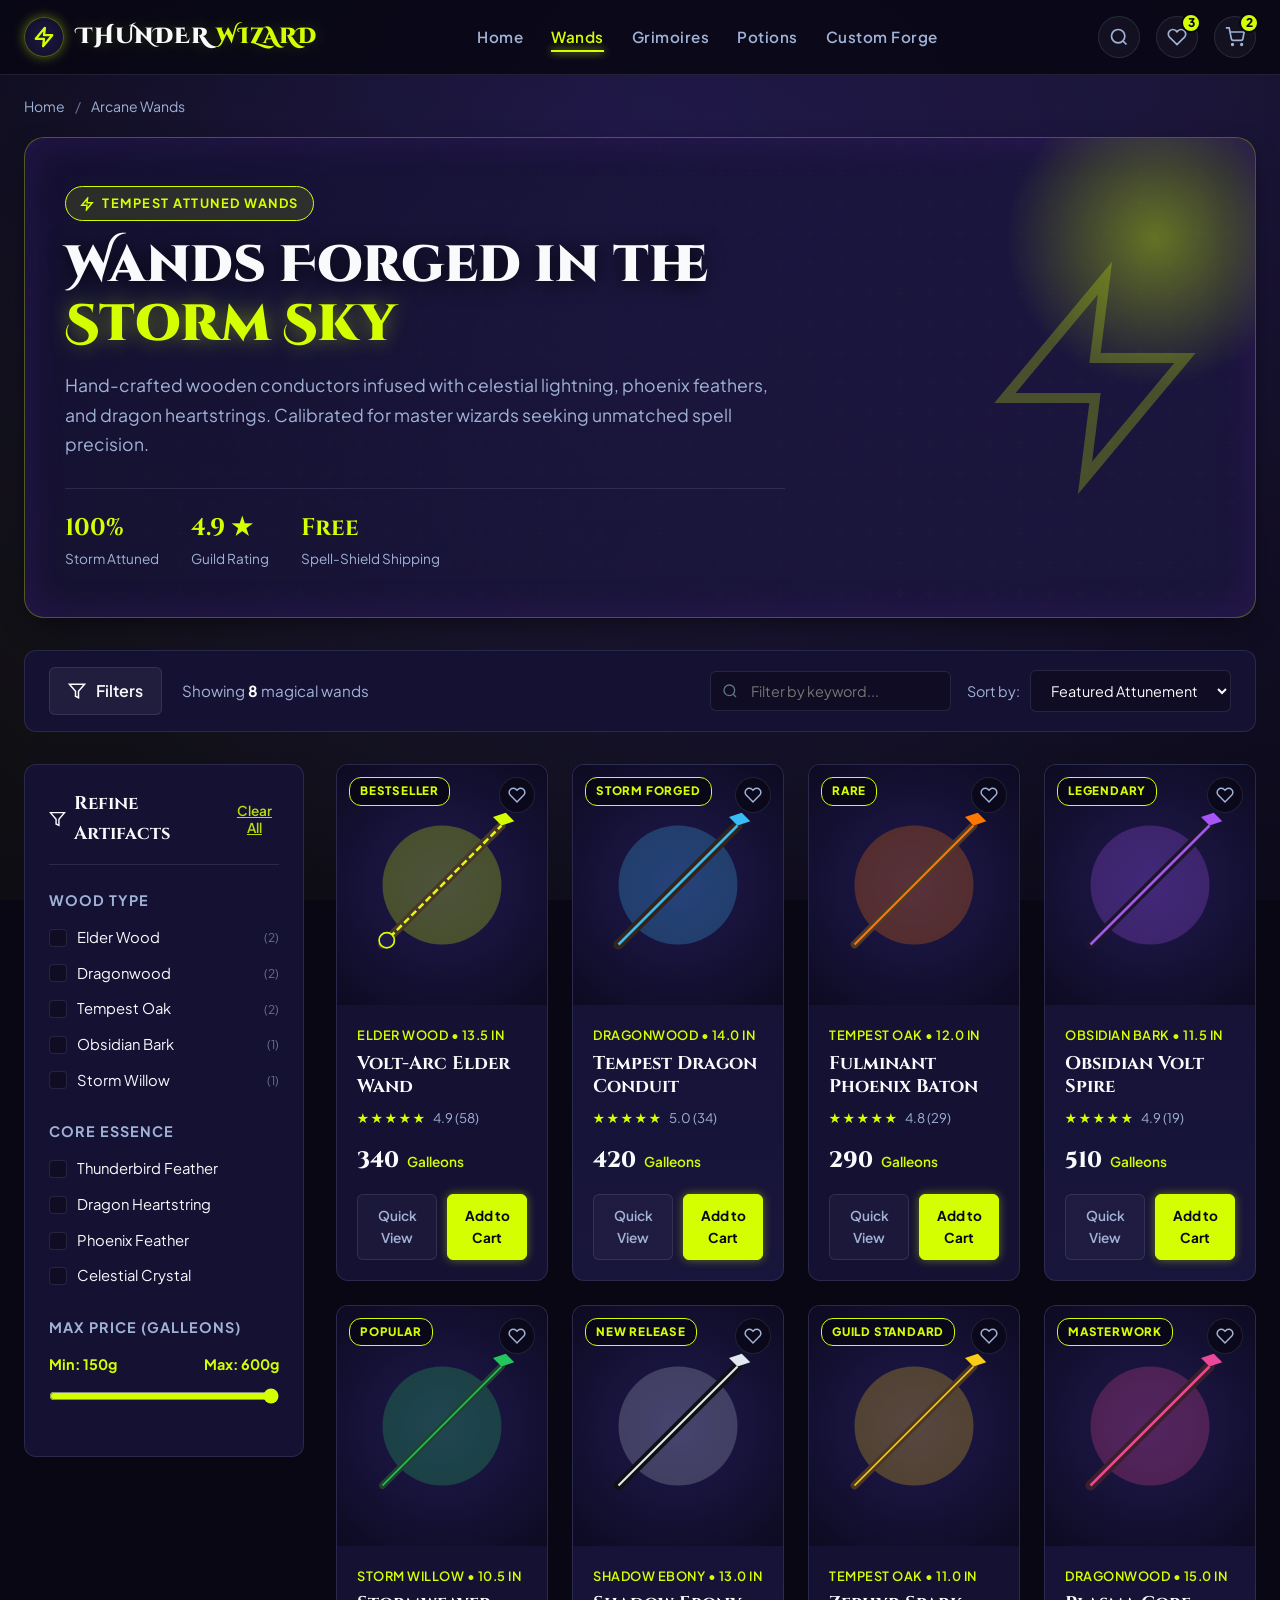
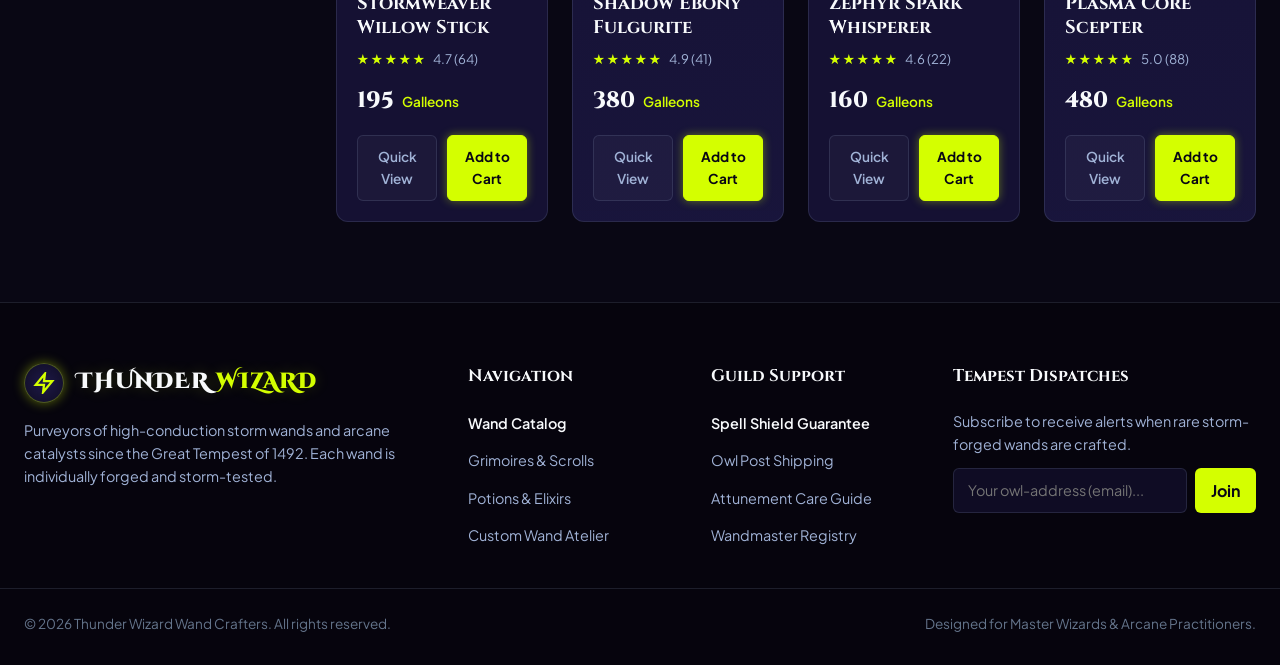
==== my-store/my_store/index.html @ fa83e63d "update" ====
<!DOCTYPE html>
<html lang="en">
<head>
  <meta charset="UTF-8">
  <meta name="viewport" content="width=device-width, initial-scale=1.0">
  <title>Thunder Wizard — Arcane Wand Collection & Tempest Artifacts</title>
  <meta name="description" content="Explore master-crafted wands forged in nighttime storms, infused with dragon heartstrings, thunderbird feathers, and raw lightning energy.">
  
  <!-- External Stylesheet -->
  <link rel="stylesheet" href="style.css">

  <!-- Google Fonts -->
  <link rel="preconnect" href="https://fonts.googleapis.com">
  <link rel="preconnect" href="https://fonts.gstatic.com" crossorigin>
  <link href="https://fonts.googleapis.com/css2?family=Cinzel+Decorative:wght@700;900&family=Cinzel:wght@600;700;800&family=Plus+Jakarta+Sans:wght@400;500;600;700&display=swap" rel="stylesheet">
</head>
<body>

  <!-- Accessibility Skip Link -->
  <a href="#main-content" class="skip-link">Skip to main content</a>

  <!-- Ambient Storm Background -->
  <div class="sky-background" aria-hidden="true"></div>

  <!-- Form wrapper enables CSS-only filter toggling via :checked -->
  <form class="shop-wrapper" id="shop-form">

    <!-- CSS Hidden Toggles for Mobile Nav & Drawer -->
    <input type="checkbox" id="nav-toggle" class="css-toggle-input">
    <input type="checkbox" id="drawer-toggle" class="css-toggle-input">

    <!-- CSS Hidden Filter Inputs -->
    <input type="checkbox" id="filter-elder" class="filter-input wood-filter-input">
    <input type="checkbox" id="filter-dragonwood" class="filter-input wood-filter-input">
    <input type="checkbox" id="filter-oak" class="filter-input wood-filter-input">
    <input type="checkbox" id="filter-obsidian" class="filter-input wood-filter-input">
    <input type="checkbox" id="filter-willow" class="filter-input wood-filter-input">
    <input type="checkbox" id="filter-ebony" class="filter-input wood-filter-input">

    <input type="checkbox" id="filter-thunderbird" class="filter-input core-filter-input">
    <input type="checkbox" id="filter-dragonheart" class="filter-input core-filter-input">
    <input type="checkbox" id="filter-phoenix" class="filter-input core-filter-input">
    <input type="checkbox" id="filter-crystal" class="filter-input core-filter-input">

    <!-- Sticky Header -->
    <header class="header">
      <div class="header-container">
        <a href="#" class="brand-logo" aria-label="Thunder Wizard Home">
          <div class="logo-icon-wrap">
            <svg width="22" height="22" viewBox="0 0 24 24" fill="none" stroke="currentColor" stroke-width="2.5" stroke-linecap="round" stroke-linejoin="round">
              <polygon points="13 2 3 14 12 14 11 22 21 10 12 10 13 2"></polygon>
            </svg>
          </div>
          <div class="logo-text">Thunder <span>Wizard</span></div>
        </a>

        <nav class="main-nav" id="main-nav" aria-label="Main Navigation">
          <ul class="nav-list">
            <li><a href="#" class="nav-link">Home</a></li>
            <li><a href="#" class="nav-link active" aria-current="page">Wands</a></li>
            <li><a href="#" class="nav-link">Grimoires</a></li>
            <li><a href="#" class="nav-link">Potions</a></li>
            <li><a href="#" class="nav-link">Custom Forge</a></li>
          </ul>
        </nav>

        <div class="header-actions">
          <a href="#search" class="icon-btn" aria-label="Search Catalog">
            <svg width="20" height="20" viewBox="0 0 24 24" fill="none" stroke="currentColor" stroke-width="2">
              <circle cx="11" cy="11" r="8"></circle>
              <line x1="21" y1="21" x2="16.65" y2="16.65"></line>
            </svg>
          </a>

          <a href="#wishlist" class="icon-btn wishlist-header-btn" aria-label="View Wishlist">
            <svg width="20" height="20" viewBox="0 0 24 24" fill="none" stroke="currentColor" stroke-width="2">
              <path d="M20.84 4.61a5.5 5.5 0 0 0-7.78 0L12 5.67l-1.06-1.06a5.5 5.5 0 0 0-7.78 7.78l1.06 1.06L12 21.23l7.78-7.78 1.06-1.06a5.5 5.5 0 0 0 0-7.78z"></path>
            </svg>
            <span class="badge-count">3</span>
          </a>

          <a href="#cart" class="icon-btn cart-header-btn" aria-label="View Cart">
            <svg width="20" height="20" viewBox="0 0 24 24" fill="none" stroke="currentColor" stroke-width="2">
              <circle cx="9" cy="21" r="1"></circle>
              <circle cx="20" cy="21" r="1"></circle>
              <path d="M1 1h4l2.68 13.39a2 2 0 0 0 2 1.61h9.72a2 2 0 0 0 2-1.61L23 6H6"></path>
            </svg>
            <span class="badge-count">2</span>
          </a>

          <!-- Mobile Hamburger Toggle Label -->
          <label for="nav-toggle" class="icon-btn mobile-nav-toggle" aria-label="Toggle Mobile Menu">
            <svg width="20" height="20" viewBox="0 0 24 24" fill="none" stroke="currentColor" stroke-width="2">
              <line x1="3" y1="12" x2="21" y2="12"></line>
              <line x1="3" y1="6" x2="21" y2="6"></line>
              <line x1="3" y1="18" x2="21" y2="18"></line>
            </svg>
          </label>
        </div>
      </div>
    </header>

    <!-- Breadcrumb Navigation -->
    <div class="breadcrumb-nav">
      <ol class="breadcrumb-list">
        <li class="breadcrumb-item"><a href="#">Home</a></li>
        <li class="breadcrumb-separator">/</li>
        <li class="breadcrumb-item" aria-current="page">Arcane Wands</li>
      </ol>
    </div>

    <!-- Hero Section -->
    <section class="hero-section">
      <div class="hero-banner">
        <div class="hero-content">
          <div class="hero-badge">
            <svg width="14" height="14" viewBox="0 0 24 24" fill="none" stroke="currentColor" stroke-width="2.5">
              <polygon points="13 2 3 14 12 14 11 22 21 10 12 10 13 2"></polygon>
            </svg>
            Tempest Attuned Wands
          </div>
          <h1 class="hero-title">Wands Forged in the <span>Storm Sky</span></h1>
          <p class="hero-desc">
            Hand-crafted wooden conductors infused with celestial lightning, phoenix feathers, and dragon heartstrings. Calibrated for master wizards seeking unmatched spell precision.
          </p>
          <div class="hero-stats">
            <div class="stat-item">
              <span class="stat-value">100%</span>
              <span class="stat-label">Storm Attuned</span>
            </div>
            <div class="stat-item">
              <span class="stat-value">4.9 ★</span>
              <span class="stat-label">Guild Rating</span>
            </div>
            <div class="stat-item">
              <span class="stat-value">Free</span>
              <span class="stat-label">Spell-Shield Shipping</span>
            </div>
          </div>
        </div>

        <!-- Decorative SVG Lightning -->
        <svg class="hero-decor-lightning" viewBox="0 0 24 24" fill="none" stroke="currentColor" stroke-width="1">
          <polygon points="13 2 3 14 12 14 11 22 21 10 12 10 13 2"></polygon>
        </svg>
      </div>
    </section>

    <!-- Main Content Layout -->
    <main id="main-content" class="main-container">

      <!-- Toolbar -->
      <div class="toolbar">
        <div class="toolbar-left">
          <!-- Mobile Drawer Toggle Label -->
          <label for="drawer-toggle" class="filter-drawer-btn">
            <svg width="18" height="18" viewBox="0 0 24 24" fill="none" stroke="currentColor" stroke-width="2">
              <polygon points="22 3 2 3 10 12.46 10 19 14 21 14 12.46 22 3"></polygon>
            </svg>
            Filters
          </label>
          <div class="product-count">
            Showing <strong>8</strong> magical wands
          </div>
        </div>

        <div class="toolbar-right">
          <!-- CSS Search Simulation Input -->
          <div class="search-box">
            <svg class="search-icon" width="16" height="16" viewBox="0 0 24 24" fill="none" stroke="currentColor" stroke-width="2">
              <circle cx="11" cy="11" r="8"></circle>
              <line x1="21" y1="21" x2="16.65" y2="16.65"></line>
            </svg>
            <input type="text" class="search-input" placeholder="Filter by keyword..." aria-label="Search products">
          </div>

          <!-- Sort Select -->
          <div class="sort-box">
            <label for="sort-select" class="sort-label">Sort by:</label>
            <select id="sort-select" class="sort-select">
              <option value="featured">Featured Attunement</option>
              <option value="price-low">Price: Low to High</option>
              <option value="price-high">Price: High to Low</option>
              <option value="rating">Highest Rated</option>
            </select>
          </div>
        </div>
      </div>

      <!-- Shop Layout (Sidebar + Grid) -->
      <div class="shop-layout">

        <!-- Filter Sidebar / Drawer -->
        <aside class="filter-sidebar" id="filter-sidebar" aria-label="Filter Options">
          <div class="filter-header">
            <h2 class="filter-title">
              <svg width="18" height="18" viewBox="0 0 24 24" fill="none" stroke="currentColor" stroke-width="2">
                <polygon points="22 3 2 3 10 12.46 10 19 14 21 14 12.46 22 3"></polygon>
              </svg>
              Refine Artifacts
            </h2>
            <label for="drawer-toggle" class="close-drawer-btn" aria-label="Close Filter Sidebar">✕</label>
            <button type="reset" class="clear-all-btn">Clear All</button>
          </div>

          <!-- Wood Type Filter -->
          <div class="filter-group">
            <h3 class="filter-group-title">Wood Type</h3>
            <ul class="checkbox-list">
              <li>
                <label for="filter-elder" class="checkbox-label">
                  <span class="custom-checkbox">
                    <svg width="12" height="12" viewBox="0 0 24 24" fill="none" stroke="currentColor" stroke-width="3"><polyline points="20 6 9 17 4 12"></polyline></svg>
                  </span>
                  Elder Wood
                  <span class="count-tag">(2)</span>
                </label>
              </li>
              <li>
                <label for="filter-dragonwood" class="checkbox-label">
                  <span class="custom-checkbox">
                    <svg width="12" height="12" viewBox="0 0 24 24" fill="none" stroke="currentColor" stroke-width="3"><polyline points="20 6 9 17 4 12"></polyline></svg>
                  </span>
                  Dragonwood
                  <span class="count-tag">(2)</span>
                </label>
              </li>
              <li>
                <label for="filter-oak" class="checkbox-label">
                  <span class="custom-checkbox">
                    <svg width="12" height="12" viewBox="0 0 24 24" fill="none" stroke="currentColor" stroke-width="3"><polyline points="20 6 9 17 4 12"></polyline></svg>
                  </span>
                  Tempest Oak
                  <span class="count-tag">(2)</span>
                </label>
              </li>
              <li>
                <label for="filter-obsidian" class="checkbox-label">
                  <span class="custom-checkbox">
                    <svg width="12" height="12" viewBox="0 0 24 24" fill="none" stroke="currentColor" stroke-width="3"><polyline points="20 6 9 17 4 12"></polyline></svg>
                  </span>
                  Obsidian Bark
                  <span class="count-tag">(1)</span>
                </label>
              </li>
              <li>
                <label for="filter-willow" class="checkbox-label">
                  <span class="custom-checkbox">
                    <svg width="12" height="12" viewBox="0 0 24 24" fill="none" stroke="currentColor" stroke-width="3"><polyline points="20 6 9 17 4 12"></polyline></svg>
                  </span>
                  Storm Willow
                  <span class="count-tag">(1)</span>
                </label>
              </li>
            </ul>
          </div>

          <!-- Core Type Filter -->
          <div class="filter-group">
            <h3 class="filter-group-title">Core Essence</h3>
            <ul class="checkbox-list">
              <li>
                <label for="filter-thunderbird" class="checkbox-label">
                  <span class="custom-checkbox">
                    <svg width="12" height="12" viewBox="0 0 24 24" fill="none" stroke="currentColor" stroke-width="3"><polyline points="20 6 9 17 4 12"></polyline></svg>
                  </span>
                  Thunderbird Feather
                </label>
              </li>
              <li>
                <label for="filter-dragonheart" class="checkbox-label">
                  <span class="custom-checkbox">
                    <svg width="12" height="12" viewBox="0 0 24 24" fill="none" stroke="currentColor" stroke-width="3"><polyline points="20 6 9 17 4 12"></polyline></svg>
                  </span>
                  Dragon Heartstring
                </label>
              </li>
              <li>
                <label for="filter-phoenix" class="checkbox-label">
                  <span class="custom-checkbox">
                    <svg width="12" height="12" viewBox="0 0 24 24" fill="none" stroke="currentColor" stroke-width="3"><polyline points="20 6 9 17 4 12"></polyline></svg>
                  </span>
                  Phoenix Feather
                </label>
              </li>
              <li>
                <label for="filter-crystal" class="checkbox-label">
                  <span class="custom-checkbox">
                    <svg width="12" height="12" viewBox="0 0 24 24" fill="none" stroke="currentColor" stroke-width="3"><polyline points="20 6 9 17 4 12"></polyline></svg>
                  </span>
                  Celestial Crystal
                </label>
              </li>
            </ul>
          </div>

          <!-- Price Range Filter -->
          <div class="filter-group">
            <h3 class="filter-group-title">Max Price (Galleons)</h3>
            <div class="price-range-container">
              <div class="price-values">
                <span>Min: 150g</span>
                <span>Max: 600g</span>
              </div>
              <input type="range" class="range-slider" min="150" max="600" step="10" value="600">
            </div>
          </div>

        </aside>

        <!-- Product Grid Container -->
        <div class="product-grid-container">

          <!-- Responsive Product Grid -->
          <div class="product-grid" id="product-grid">

            <!-- Card 1 -->
            <article class="product-card wood-elder core-thunderbird">
              <div class="lightning-streak-overlay">
                <svg class="lightning-bolt-svg" viewBox="0 0 200 300" preserveAspectRatio="none">
                  <path d="M 120 0 L 70 80 L 110 90 L 40 170 L 90 175 L 20 300" />
                </svg>
              </div>

              <div class="card-media">
                <span class="product-badge">Bestseller</span>
                
                <!-- CSS Wishlist Toggle -->
                <input type="checkbox" id="wishlist-1" class="wishlist-toggle-input">
                <label for="wishlist-1" class="wishlist-btn" aria-label="Add to Wishlist">
                  <svg width="18" height="18" viewBox="0 0 24 24" fill="none" stroke="currentColor" stroke-width="2">
                    <path d="M20.84 4.61a5.5 5.5 0 0 0-7.78 0L12 5.67l-1.06-1.06a5.5 5.5 0 0 0-7.78 7.78l1.06 1.06L12 21.23l7.78-7.78 1.06-1.06a5.5 5.5 0 0 0 0-7.78z"></path>
                  </svg>
                </label>

                <div class="wand-svg-wrap">
                  <svg class="wand-svg-graphic" width="180" height="180" viewBox="0 0 200 200" fill="none">
                    <circle cx="100" cy="100" r="70" fill="rgba(212,255,0,0.25)" />
                    <line x1="30" y1="170" x2="170" y2="30" stroke="#4a3728" stroke-width="10" stroke-linecap="round"/>
                    <line x1="30" y1="170" x2="170" y2="30" stroke="#d4ff00" stroke-width="3" stroke-dasharray="8 4"/>
                    <circle cx="35" cy="165" r="9" fill="#1e1947" stroke="#d4ff00" stroke-width="2"/>
                    <polygon points="170,30 160,20 175,15 185,25" fill="#d4ff00"/>
                  </svg>
                </div>
              </div>

              <div class="card-body">
                <div class="card-meta">Elder Wood • 13.5 In</div>
                <h3 class="product-name">Volt-Arc Elder Wand</h3>
                <div class="rating-row">
                  <span class="stars">★★★★★</span>
                  <span>4.9 (58)</span>
                </div>
                <div class="price-row">
                  <span class="price-amount">340</span>
                  <span class="price-unit">Galleons</span>
                </div>
                <div class="card-actions">
                  <a href="#modal-1" class="btn-quick-view">Quick View</a>
                  <a href="#cart-added" class="btn-add-cart">Add to Cart</a>
                </div>
              </div>
            </article>

            <!-- Card 2 -->
            <article class="product-card wood-dragonwood core-dragonheart">
              <div class="lightning-streak-overlay">
                <svg class="lightning-bolt-svg" viewBox="0 0 200 300" preserveAspectRatio="none">
                  <path d="M 120 0 L 70 80 L 110 90 L 40 170 L 90 175 L 20 300" />
                </svg>
              </div>

              <div class="card-media">
                <span class="product-badge">Storm Forged</span>
                
                <input type="checkbox" id="wishlist-2" class="wishlist-toggle-input">
                <label for="wishlist-2" class="wishlist-btn" aria-label="Add to Wishlist">
                  <svg width="18" height="18" viewBox="0 0 24 24" fill="none" stroke="currentColor" stroke-width="2">
                    <path d="M20.84 4.61a5.5 5.5 0 0 0-7.78 0L12 5.67l-1.06-1.06a5.5 5.5 0 0 0-7.78 7.78l1.06 1.06L12 21.23l7.78-7.78 1.06-1.06a5.5 5.5 0 0 0 0-7.78z"></path>
                  </svg>
                </label>

                <div class="wand-svg-wrap">
                  <svg class="wand-svg-graphic" width="180" height="180" viewBox="0 0 200 200" fill="none">
                    <circle cx="100" cy="100" r="70" fill="rgba(56,189,248,0.25)" />
                    <line x1="30" y1="170" x2="170" y2="30" stroke="#332419" stroke-width="12" stroke-linecap="round"/>
                    <line x1="30" y1="170" x2="170" y2="30" stroke="#38bdf8" stroke-width="3"/>
                    <polygon points="170,30 160,20 175,15 185,25" fill="#38bdf8"/>
                  </svg>
                </div>
              </div>

              <div class="card-body">
                <div class="card-meta">Dragonwood • 14.0 In</div>
                <h3 class="product-name">Tempest Dragon Conduit</h3>
                <div class="rating-row">
                  <span class="stars">★★★★★</span>
                  <span>5.0 (34)</span>
                </div>
                <div class="price-row">
                  <span class="price-amount">420</span>
                  <span class="price-unit">Galleons</span>
                </div>
                <div class="card-actions">
                  <a href="#modal-2" class="btn-quick-view">Quick View</a>
                  <a href="#cart-added" class="btn-add-cart">Add to Cart</a>
                </div>
              </div>
            </article>

            <!-- Card 3 -->
            <article class="product-card wood-oak core-phoenix">
              <div class="lightning-streak-overlay">
                <svg class="lightning-bolt-svg" viewBox="0 0 200 300" preserveAspectRatio="none">
                  <path d="M 120 0 L 70 80 L 110 90 L 40 170 L 90 175 L 20 300" />
                </svg>
              </div>

              <div class="card-media">
                <span class="product-badge">Rare</span>
                
                <input type="checkbox" id="wishlist-3" class="wishlist-toggle-input">
                <label for="wishlist-3" class="wishlist-btn" aria-label="Add to Wishlist">
                  <svg width="18" height="18" viewBox="0 0 24 24" fill="none" stroke="currentColor" stroke-width="2">
                    <path d="M20.84 4.61a5.5 5.5 0 0 0-7.78 0L12 5.67l-1.06-1.06a5.5 5.5 0 0 0-7.78 7.78l1.06 1.06L12 21.23l7.78-7.78 1.06-1.06a5.5 5.5 0 0 0 0-7.78z"></path>
                  </svg>
                </label>

                <div class="wand-svg-wrap">
                  <svg class="wand-svg-graphic" width="180" height="180" viewBox="0 0 200 200" fill="none">
                    <circle cx="100" cy="100" r="70" fill="rgba(255,119,0,0.25)" />
                    <line x1="30" y1="170" x2="170" y2="30" stroke="#523924" stroke-width="9" stroke-linecap="round"/>
                    <line x1="30" y1="170" x2="170" y2="30" stroke="#ff7700" stroke-width="2.5"/>
                    <polygon points="170,30 160,20 175,15 185,25" fill="#ff7700"/>
                  </svg>
                </div>
              </div>

              <div class="card-body">
                <div class="card-meta">Tempest Oak • 12.0 In</div>
                <h3 class="product-name">Fulminant Phoenix Baton</h3>
                <div class="rating-row">
                  <span class="stars">★★★★★</span>
                  <span>4.8 (29)</span>
                </div>
                <div class="price-row">
                  <span class="price-amount">290</span>
                  <span class="price-unit">Galleons</span>
                </div>
                <div class="card-actions">
                  <a href="#modal-3" class="btn-quick-view">Quick View</a>
                  <a href="#cart-added" class="btn-add-cart">Add to Cart</a>
                </div>
              </div>
            </article>

            <!-- Card 4 -->
            <article class="product-card wood-obsidian core-crystal">
              <div class="lightning-streak-overlay">
                <svg class="lightning-bolt-svg" viewBox="0 0 200 300" preserveAspectRatio="none">
                  <path d="M 120 0 L 70 80 L 110 90 L 40 170 L 90 175 L 20 300" />
                </svg>
              </div>

              <div class="card-media">
                <span class="product-badge">Legendary</span>
                
                <input type="checkbox" id="wishlist-4" class="wishlist-toggle-input">
                <label for="wishlist-4" class="wishlist-btn" aria-label="Add to Wishlist">
                  <svg width="18" height="18" viewBox="0 0 24 24" fill="none" stroke="currentColor" stroke-width="2">
                    <path d="M20.84 4.61a5.5 5.5 0 0 0-7.78 0L12 5.67l-1.06-1.06a5.5 5.5 0 0 0-7.78 7.78l1.06 1.06L12 21.23l7.78-7.78 1.06-1.06a5.5 5.5 0 0 0 0-7.78z"></path>
                  </svg>
                </label>

                <div class="wand-svg-wrap">
                  <svg class="wand-svg-graphic" width="180" height="180" viewBox="0 0 200 200" fill="none">
                    <circle cx="100" cy="100" r="70" fill="rgba(168,85,247,0.25)" />
                    <line x1="30" y1="170" x2="170" y2="30" stroke="#1c162b" stroke-width="11" stroke-linecap="round"/>
                    <line x1="30" y1="170" x2="170" y2="30" stroke="#a855f7" stroke-width="3"/>
                    <polygon points="170,30 160,20 175,15 185,25" fill="#a855f7"/>
                  </svg>
                </div>
              </div>

              <div class="card-body">
                <div class="card-meta">Obsidian Bark • 11.5 In</div>
                <h3 class="product-name">Obsidian Volt Spire</h3>
                <div class="rating-row">
                  <span class="stars">★★★★★</span>
                  <span>4.9 (19)</span>
                </div>
                <div class="price-row">
                  <span class="price-amount">510</span>
                  <span class="price-unit">Galleons</span>
                </div>
                <div class="card-actions">
                  <a href="#modal-4" class="btn-quick-view">Quick View</a>
                  <a href="#cart-added" class="btn-add-cart">Add to Cart</a>
                </div>
              </div>
            </article>

            <!-- Card 5 -->
            <article class="product-card wood-willow core-thunderbird">
              <div class="lightning-streak-overlay">
                <svg class="lightning-bolt-svg" viewBox="0 0 200 300" preserveAspectRatio="none">
                  <path d="M 120 0 L 70 80 L 110 90 L 40 170 L 90 175 L 20 300" />
                </svg>
              </div>

              <div class="card-media">
                <span class="product-badge">Popular</span>
                
                <input type="checkbox" id="wishlist-5" class="wishlist-toggle-input">
                <label for="wishlist-5" class="wishlist-btn" aria-label="Add to Wishlist">
                  <svg width="18" height="18" viewBox="0 0 24 24" fill="none" stroke="currentColor" stroke-width="2">
                    <path d="M20.84 4.61a5.5 5.5 0 0 0-7.78 0L12 5.67l-1.06-1.06a5.5 5.5 0 0 0-7.78 7.78l1.06 1.06L12 21.23l7.78-7.78 1.06-1.06a5.5 5.5 0 0 0 0-7.78z"></path>
                  </svg>
                </label>

                <div class="wand-svg-wrap">
                  <svg class="wand-svg-graphic" width="180" height="180" viewBox="0 0 200 200" fill="none">
                    <circle cx="100" cy="100" r="70" fill="rgba(34,197,94,0.25)" />
                    <line x1="30" y1="170" x2="170" y2="30" stroke="#23422d" stroke-width="8" stroke-linecap="round"/>
                    <line x1="30" y1="170" x2="170" y2="30" stroke="#22c55e" stroke-width="2"/>
                    <polygon points="170,30 160,20 175,15 185,25" fill="#22c55e"/>
                  </svg>
                </div>
              </div>

              <div class="card-body">
                <div class="card-meta">Storm Willow • 10.5 In</div>
                <h3 class="product-name">Stormweaver Willow Stick</h3>
                <div class="rating-row">
                  <span class="stars">★★★★★</span>
                  <span>4.7 (64)</span>
                </div>
                <div class="price-row">
                  <span class="price-amount">195</span>
                  <span class="price-unit">Galleons</span>
                </div>
                <div class="card-actions">
                  <a href="#modal-5" class="btn-quick-view">Quick View</a>
                  <a href="#cart-added" class="btn-add-cart">Add to Cart</a>
                </div>
              </div>
            </article>

            <!-- Card 6 -->
            <article class="product-card wood-ebony core-thunderbird">
              <div class="lightning-streak-overlay">
                <svg class="lightning-bolt-svg" viewBox="0 0 200 300" preserveAspectRatio="none">
                  <path d="M 120 0 L 70 80 L 110 90 L 40 170 L 90 175 L 20 300" />
                </svg>
              </div>

              <div class="card-media">
                <span class="product-badge">New Release</span>
                
                <input type="checkbox" id="wishlist-6" class="wishlist-toggle-input">
                <label for="wishlist-6" class="wishlist-btn" aria-label="Add to Wishlist">
                  <svg width="18" height="18" viewBox="0 0 24 24" fill="none" stroke="currentColor" stroke-width="2">
                    <path d="M20.84 4.61a5.5 5.5 0 0 0-7.78 0L12 5.67l-1.06-1.06a5.5 5.5 0 0 0-7.78 7.78l1.06 1.06L12 21.23l7.78-7.78 1.06-1.06a5.5 5.5 0 0 0 0-7.78z"></path>
                  </svg>
                </label>

                <div class="wand-svg-wrap">
                  <svg class="wand-svg-graphic" width="180" height="180" viewBox="0 0 200 200" fill="none">
                    <circle cx="100" cy="100" r="70" fill="rgba(226,232,240,0.2)" />
                    <line x1="30" y1="170" x2="170" y2="30" stroke="#111" stroke-width="11" stroke-linecap="round"/>
                    <line x1="30" y1="170" x2="170" y2="30" stroke="#e2e8f0" stroke-width="2.5"/>
                    <polygon points="170,30 160,20 175,15 185,25" fill="#e2e8f0"/>
                  </svg>
                </div>
              </div>

              <div class="card-body">
                <div class="card-meta">Shadow Ebony • 13.0 In</div>
                <h3 class="product-name">Shadow Ebony Fulgurite</h3>
                <div class="rating-row">
                  <span class="stars">★★★★★</span>
                  <span>4.9 (41)</span>
                </div>
                <div class="price-row">
                  <span class="price-amount">380</span>
                  <span class="price-unit">Galleons</span>
                </div>
                <div class="card-actions">
                  <a href="#modal-6" class="btn-quick-view">Quick View</a>
                  <a href="#cart-added" class="btn-add-cart">Add to Cart</a>
                </div>
              </div>
            </article>

            <!-- Card 7 -->
            <article class="product-card wood-oak core-phoenix">
              <div class="lightning-streak-overlay">
                <svg class="lightning-bolt-svg" viewBox="0 0 200 300" preserveAspectRatio="none">
                  <path d="M 120 0 L 70 80 L 110 90 L 40 170 L 90 175 L 20 300" />
                </svg>
              </div>

              <div class="card-media">
                <span class="product-badge">Guild Standard</span>
                
                <input type="checkbox" id="wishlist-7" class="wishlist-toggle-input">
                <label for="wishlist-7" class="wishlist-btn" aria-label="Add to Wishlist">
                  <svg width="18" height="18" viewBox="0 0 24 24" fill="none" stroke="currentColor" stroke-width="2">
                    <path d="M20.84 4.61a5.5 5.5 0 0 0-7.78 0L12 5.67l-1.06-1.06a5.5 5.5 0 0 0-7.78 7.78l1.06 1.06L12 21.23l7.78-7.78 1.06-1.06a5.5 5.5 0 0 0 0-7.78z"></path>
                  </svg>
                </label>

                <div class="wand-svg-wrap">
                  <svg class="wand-svg-graphic" width="180" height="180" viewBox="0 0 200 200" fill="none">
                    <circle cx="100" cy="100" r="70" fill="rgba(250,204,21,0.25)" />
                    <line x1="30" y1="170" x2="170" y2="30" stroke="#4a3728" stroke-width="9" stroke-linecap="round"/>
                    <line x1="30" y1="170" x2="170" y2="30" stroke="#facc15" stroke-width="2"/>
                    <polygon points="170,30 160,20 175,15 185,25" fill="#facc15"/>
                  </svg>
                </div>
              </div>

              <div class="card-body">
                <div class="card-meta">Tempest Oak • 11.0 In</div>
                <h3 class="product-name">Zephyr Spark Whisperer</h3>
                <div class="rating-row">
                  <span class="stars">★★★★★</span>
                  <span>4.6 (22)</span>
                </div>
                <div class="price-row">
                  <span class="price-amount">160</span>
                  <span class="price-unit">Galleons</span>
                </div>
                <div class="card-actions">
                  <a href="#modal-7" class="btn-quick-view">Quick View</a>
                  <a href="#cart-added" class="btn-add-cart">Add to Cart</a>
                </div>
              </div>
            </article>

            <!-- Card 8 -->
            <article class="product-card wood-dragonwood core-crystal">
              <div class="lightning-streak-overlay">
                <svg class="lightning-bolt-svg" viewBox="0 0 200 300" preserveAspectRatio="none">
                  <path d="M 120 0 L 70 80 L 110 90 L 40 170 L 90 175 L 20 300" />
                </svg>
              </div>

              <div class="card-media">
                <span class="product-badge">Masterwork</span>
                
                <input type="checkbox" id="wishlist-8" class="wishlist-toggle-input">
                <label for="wishlist-8" class="wishlist-btn" aria-label="Add to Wishlist">
                  <svg width="18" height="18" viewBox="0 0 24 24" fill="none" stroke="currentColor" stroke-width="2">
                    <path d="M20.84 4.61a5.5 5.5 0 0 0-7.78 0L12 5.67l-1.06-1.06a5.5 5.5 0 0 0-7.78 7.78l1.06 1.06L12 21.23l7.78-7.78 1.06-1.06a5.5 5.5 0 0 0 0-7.78z"></path>
                  </svg>
                </label>

                <div class="wand-svg-wrap">
                  <svg class="wand-svg-graphic" width="180" height="180" viewBox="0 0 200 200" fill="none">
                    <circle cx="100" cy="100" r="70" fill="rgba(236,72,153,0.25)" />
                    <line x1="30" y1="170" x2="170" y2="30" stroke="#3b1f2b" stroke-width="12" stroke-linecap="round"/>
                    <line x1="30" y1="170" x2="170" y2="30" stroke="#ec4899" stroke-width="3"/>
                    <polygon points="170,30 160,20 175,15 185,25" fill="#ec4899"/>
                  </svg>
                </div>
              </div>

              <div class="card-body">
                <div class="card-meta">Dragonwood • 15.0 In</div>
                <h3 class="product-name">Plasma Core Scepter</h3>
                <div class="rating-row">
                  <span class="stars">★★★★★</span>
                  <span>5.0 (88)</span>
                </div>
                <div class="price-row">
                  <span class="price-amount">480</span>
                  <span class="price-unit">Galleons</span>
                </div>
                <div class="card-actions">
                  <a href="#modal-8" class="btn-quick-view">Quick View</a>
                  <a href="#cart-added" class="btn-add-cart">Add to Cart</a>
                </div>
              </div>
            </article>

            <!-- CSS-driven Empty State Component -->
            <div class="empty-state" id="empty-state">
              <svg class="empty-icon" viewBox="0 0 24 24" fill="none" stroke="currentColor" stroke-width="1.5">
                <path d="M17.5 19H9a7 7 0 1 1 6.71-9h1.79a4.5 4.5 0 1 1 0 9Z"></path>
                <line x1="1" y1="1" x2="23" y2="23"></line>
              </svg>
              <h3 class="empty-title">No Wands Attunement Found</h3>
              <p class="empty-desc">No storm wands match your current combination of filters. Click reset below to reveal all items.</p>
              <button type="reset" class="btn-reset-filters">Reset All Filters</button>
            </div>

          </div>

        </div>

      </div>

    </main>

    <!-- CSS :target Modals -->
    <!-- Modal 1 -->
    <div class="modal-overlay" id="modal-1">
      <div class="modal-container">
        <a href="#close" class="modal-close-btn" aria-label="Close modal">&times;</a>
        <div class="modal-content-grid">
          <div class="modal-media">
            <svg class="wand-svg-graphic" width="180" height="180" viewBox="0 0 200 200" fill="none">
              <circle cx="100" cy="100" r="70" fill="rgba(212,255,0,0.25)" />
              <line x1="30" y1="170" x2="170" y2="30" stroke="#4a3728" stroke-width="10" stroke-linecap="round"/>
              <line x1="30" y1="170" x2="170" y2="30" stroke="#d4ff00" stroke-width="3"/>
              <polygon points="170,30 160,20 175,15 185,25" fill="#d4ff00"/>
            </svg>
          </div>
          <div class="modal-details">
            <span class="modal-badge">Bestseller</span>
            <h2 class="modal-title">Volt-Arc Elder Wand</h2>
            <div class="modal-price">340 Galleons</div>
            <p class="modal-desc">
              Carved from ancient elder wood struck by ball lightning. Houses a resonant Thunderbird Feather core that crackles when incantations are spoken.
            </p>
            <div class="modal-specs">
              <div class="spec-item"><strong>Wood</strong><span>Elder Wood</span></div>
              <div class="spec-item"><strong>Core</strong><span>Thunderbird Feather</span></div>
              <div class="spec-item"><strong>Length</strong><span>13.5 Inches</span></div>
              <div class="spec-item"><strong>Flexibility</strong><span>Unyielding</span></div>
            </div>
            <a href="#cart-added" class="btn-add-cart" style="text-align: center;">Add to Cart</a>
          </div>
        </div>
      </div>
    </div>

    <!-- Modal 2 -->
    <div class="modal-overlay" id="modal-2">
      <div class="modal-container">
        <a href="#close" class="modal-close-btn" aria-label="Close modal">&times;</a>
        <div class="modal-content-grid">
          <div class="modal-media">
            <svg class="wand-svg-graphic" width="180" height="180" viewBox="0 0 200 200" fill="none">
              <circle cx="100" cy="100" r="70" fill="rgba(56,189,248,0.25)" />
              <line x1="30" y1="170" x2="170" y2="30" stroke="#332419" stroke-width="12" stroke-linecap="round"/>
              <polygon points="170,30 160,20 175,15 185,25" fill="#38bdf8"/>
            </svg>
          </div>
          <div class="modal-details">
            <span class="modal-badge">Storm Forged</span>
            <h2 class="modal-title">Tempest Dragon Conduit</h2>
            <div class="modal-price">420 Galleons</div>
            <p class="modal-desc">
              Heavy dragonwood handle wrapped in silver wire with a pulsing storm dragon heartstring core for maximum destructive arc potential.
            </p>
            <div class="modal-specs">
              <div class="spec-item"><strong>Wood</strong><span>Dragonwood</span></div>
              <div class="spec-item"><strong>Core</strong><span>Dragon Heartstring</span></div>
              <div class="spec-item"><strong>Length</strong><span>14.0 Inches</span></div>
              <div class="spec-item"><strong>Flexibility</strong><span>Slightly Supple</span></div>
            </div>
            <a href="#cart-added" class="btn-add-cart" style="text-align: center;">Add to Cart</a>
          </div>
        </div>
      </div>
    </div>

    <!-- Modal 3 -->
    <div class="modal-overlay" id="modal-3">
      <div class="modal-container">
        <a href="#close" class="modal-close-btn" aria-label="Close modal">&times;</a>
        <div class="modal-content-grid">
          <div class="modal-media">
            <svg class="wand-svg-graphic" width="180" height="180" viewBox="0 0 200 200" fill="none">
              <circle cx="100" cy="100" r="70" fill="rgba(255,119,0,0.25)" />
              <line x1="30" y1="170" x2="170" y2="30" stroke="#523924" stroke-width="9" stroke-linecap="round"/>
              <polygon points="170,30 160,20 175,15 185,25" fill="#ff7700"/>
            </svg>
          </div>
          <div class="modal-details">
            <span class="modal-badge">Rare</span>
            <h2 class="modal-title">Fulminant Phoenix Baton</h2>
            <div class="modal-price">290 Galleons</div>
            <p class="modal-desc">
              Resonant tempest oak paired with an electro-charged phoenix feather core that glows warmly in the presence of charged storm clouds.
            </p>
            <div class="modal-specs">
              <div class="spec-item"><strong>Wood</strong><span>Tempest Oak</span></div>
              <div class="spec-item"><strong>Core</strong><span>Phoenix Feather</span></div>
              <div class="spec-item"><strong>Length</strong><span>12.0 Inches</span></div>
              <div class="spec-item"><strong>Flexibility</strong><span>Flexible</span></div>
            </div>
            <a href="#cart-added" class="btn-add-cart" style="text-align: center;">Add to Cart</a>
          </div>
        </div>
      </div>
    </div>

    <!-- Modal 4 -->
    <div class="modal-overlay" id="modal-4">
      <div class="modal-container">
        <a href="#close" class="modal-close-btn" aria-label="Close modal">&times;</a>
        <div class="modal-content-grid">
          <div class="modal-media">
            <svg class="wand-svg-graphic" width="180" height="180" viewBox="0 0 200 200" fill="none">
              <circle cx="100" cy="100" r="70" fill="rgba(168,85,247,0.25)" />
              <line x1="30" y1="170" x2="170" y2="30" stroke="#1c162b" stroke-width="11" stroke-linecap="round"/>
              <polygon points="170,30 160,20 175,15 185,25" fill="#a855f7"/>
            </svg>
          </div>
          <div class="modal-details">
            <span class="modal-badge">Legendary</span>
            <h2 class="modal-title">Obsidian Volt Spire</h2>
            <div class="modal-price">510 Galleons</div>
            <p class="modal-desc">
              Carved obsidian glass conduit with embedded lightning-charged celestial crystal shard, perfect for precision elemental focus.
            </p>
            <div class="modal-specs">
              <div class="spec-item"><strong>Wood</strong><span>Obsidian Bark</span></div>
              <div class="spec-item"><strong>Core</strong><span>Celestial Crystal</span></div>
              <div class="spec-item"><strong>Length</strong><span>11.5 Inches</span></div>
              <div class="spec-item"><strong>Flexibility</strong><span>Solid Glass</span></div>
            </div>
            <a href="#cart-added" class="btn-add-cart" style="text-align: center;">Add to Cart</a>
          </div>
        </div>
      </div>
    </div>

    <!-- Modal 5 -->
    <div class="modal-overlay" id="modal-5">
      <div class="modal-container">
        <a href="#close" class="modal-close-btn" aria-label="Close modal">&times;</a>
        <div class="modal-content-grid">
          <div class="modal-media">
            <svg class="wand-svg-graphic" width="180" height="180" viewBox="0 0 200 200" fill="none">
              <circle cx="100" cy="100" r="70" fill="rgba(34,197,94,0.25)" />
              <line x1="30" y1="170" x2="170" y2="30" stroke="#23422d" stroke-width="8" stroke-linecap="round"/>
              <polygon points="170,30 160,20 175,15 185,25" fill="#22c55e"/>
            </svg>
          </div>
          <div class="modal-details">
            <span class="modal-badge">Popular</span>
            <h2 class="modal-title">Stormweaver Willow Stick</h2>
            <div class="modal-price">195 Galleons</div>
            <p class="modal-desc">
              Flexible storm willow that bends with wind currents, infused with high-frequency electric scales for rapid defensive warding.
            </p>
            <div class="modal-specs">
              <div class="spec-item"><strong>Wood</strong><span>Storm Willow</span></div>
              <div class="spec-item"><strong>Core</strong><span>Thunderbird Feather</span></div>
              <div class="spec-item"><strong>Length</strong><span>10.5 Inches</span></div>
              <div class="spec-item"><strong>Flexibility</strong><span>Whippy</span></div>
            </div>
            <a href="#cart-added" class="btn-add-cart" style="text-align: center;">Add to Cart</a>
          </div>
        </div>
      </div>
    </div>

    <!-- Modal 6 -->
    <div class="modal-overlay" id="modal-6">
      <div class="modal-container">
        <a href="#close" class="modal-close-btn" aria-label="Close modal">&times;</a>
        <div class="modal-content-grid">
          <div class="modal-media">
            <svg class="wand-svg-graphic" width="180" height="180" viewBox="0 0 200 200" fill="none">
              <circle cx="100" cy="100" r="70" fill="rgba(226,232,240,0.2)" />
              <line x1="30" y1="170" x2="170" y2="30" stroke="#111" stroke-width="11" stroke-linecap="round"/>
              <polygon points="170,30 160,20 175,15 185,25" fill="#e2e8f0"/>
            </svg>
          </div>
          <div class="modal-details">
            <span class="modal-badge">New Release</span>
            <h2 class="modal-title">Shadow Ebony Fulgurite</h2>
            <div class="modal-price">380 Galleons</div>
            <p class="modal-desc">
              Deep midnight ebony polished to a mirror shine, holding fulgurite lightning glass at its tip to channel raw sky energy.
            </p>
            <div class="modal-specs">
              <div class="spec-item"><strong>Wood</strong><span>Shadow Ebony</span></div>
              <div class="spec-item"><strong>Core</strong><span>Thunderbird Feather</span></div>
              <div class="spec-item"><strong>Length</strong><span>13.0 Inches</span></div>
              <div class="spec-item"><strong>Flexibility</strong><span>Unbending</span></div>
            </div>
            <a href="#cart-added" class="btn-add-cart" style="text-align: center;">Add to Cart</a>
          </div>
        </div>
      </div>
    </div>

    <!-- Modal 7 -->
    <div class="modal-overlay" id="modal-7">
      <div class="modal-container">
        <a href="#close" class="modal-close-btn" aria-label="Close modal">&times;</a>
        <div class="modal-content-grid">
          <div class="modal-media">
            <svg class="wand-svg-graphic" width="180" height="180" viewBox="0 0 200 200" fill="none">
              <circle cx="100" cy="100" r="70" fill="rgba(250,204,21,0.25)" />
              <line x1="30" y1="170" x2="170" y2="30" stroke="#4a3728" stroke-width="9" stroke-linecap="round"/>
              <polygon points="170,30 160,20 175,15 185,25" fill="#facc15"/>
            </svg>
          </div>
          <div class="modal-details">
            <span class="modal-badge">Guild Standard</span>
            <h2 class="modal-title">Zephyr Spark Whisperer</h2>
            <div class="modal-price">160 Galleons</div>
            <p class="modal-desc">
              Lightweight tempest oak designed for swift casting, beginner lightning wizards, and delicate spark manipulation.
            </p>
            <div class="modal-specs">
              <div class="spec-item"><strong>Wood</strong><span>Tempest Oak</span></div>
              <div class="spec-item"><strong>Core</strong><span>Phoenix Feather</span></div>
              <div class="spec-item"><strong>Length</strong><span>11.0 Inches</span></div>
              <div class="spec-item"><strong>Flexibility</strong><span>Reasonably Pliant</span></div>
            </div>
            <a href="#cart-added" class="btn-add-cart" style="text-align: center;">Add to Cart</a>
          </div>
        </div>
      </div>
    </div>

    <!-- Modal 8 -->
    <div class="modal-overlay" id="modal-8">
      <div class="modal-container">
        <a href="#close" class="modal-close-btn" aria-label="Close modal">&times;</a>
        <div class="modal-content-grid">
          <div class="modal-media">
            <svg class="wand-svg-graphic" width="180" height="180" viewBox="0 0 200 200" fill="none">
              <circle cx="100" cy="100" r="70" fill="rgba(236,72,153,0.25)" />
              <line x1="30" y1="170" x2="170" y2="30" stroke="#3b1f2b" stroke-width="12" stroke-linecap="round"/>
              <polygon points="170,30 160,20 175,15 185,25" fill="#ec4899"/>
            </svg>
          </div>
          <div class="modal-details">
            <span class="modal-badge">Masterwork</span>
            <h2 class="modal-title">Plasma Core Scepter</h2>
            <div class="modal-price">480 Galleons</div>
            <p class="modal-desc">
              A formidable dual-core scepter emitting faint crackling plasma arcs along its carved grip. Reserved for arch-magi.
            </p>
            <div class="modal-specs">
              <div class="spec-item"><strong>Wood</strong><span>Dragonwood</span></div>
              <div class="spec-item"><strong>Core</strong><span>Celestial Crystal</span></div>
              <div class="spec-item"><strong>Length</strong><span>15.0 Inches</span></div>
              <div class="spec-item"><strong>Flexibility</strong><span>Unshakable</span></div>
            </div>
            <a href="#cart-added" class="btn-add-cart" style="text-align: center;">Add to Cart</a>
          </div>
        </div>
      </div>
    </div>

    <!-- Cart Added Notification Target -->
    <div class="modal-overlay" id="cart-added">
      <div class="modal-container" style="max-width: 400px; padding: 24px; text-align: center;">
        <a href="#close" class="modal-close-btn" aria-label="Close modal">&times;</a>
        <svg width="48" height="48" viewBox="0 0 24 24" fill="none" stroke="#d4ff00" stroke-width="2" style="margin: 0 auto 16px;">
          <polygon points="13 2 3 14 12 14 11 22 21 10 12 10 13 2"></polygon>
        </svg>
        <h3 style="font-family: var(--font-heading); color: #fff; margin-bottom: 8px;">Added to Cart!</h3>
        <p style="color: var(--text-secondary); margin-bottom: 20px;">The wand has been attuned to your shopping cart.</p>
        <a href="#close" class="btn-add-cart" style="display: inline-block;">Continue Browsing</a>
      </div>
    </div>

    <!-- Footer -->
    <footer class="footer">
      <div class="footer-container">
        <div class="footer-brand">
          <a href="#" class="brand-logo">
            <div class="logo-icon-wrap">
              <svg width="22" height="22" viewBox="0 0 24 24" fill="none" stroke="currentColor" stroke-width="2.5">
                <polygon points="13 2 3 14 12 14 11 22 21 10 12 10 13 2"></polygon>
              </svg>
            </div>
            <div class="logo-text">Thunder <span>Wizard</span></div>
          </a>
          <p class="footer-desc">
            Purveyors of high-conduction storm wands and arcane catalysts since the Great Tempest of 1492. Each wand is individually forged and storm-tested.
          </p>
        </div>

        <div>
          <h4 class="footer-title">Navigation</h4>
          <ul class="footer-links">
            <li><a href="#">Wand Catalog</a></li>
            <li><a href="#">Grimoires & Scrolls</a></li>
            <li><a href="#">Potions & Elixirs</a></li>
            <li><a href="#">Custom Wand Atelier</a></li>
          </ul>
        </div>

        <div>
          <h4 class="footer-title">Guild Support</h4>
          <ul class="footer-links">
            <li><a href="#">Spell Shield Guarantee</a></li>
            <li><a href="#">Owl Post Shipping</a></li>
            <li><a href="#">Attunement Care Guide</a></li>
            <li><a href="#">Wandmaster Registry</a></li>
          </ul>
        </div>

        <div>
          <h4 class="footer-title">Tempest Dispatches</h4>
          <p class="footer-desc" style="margin-bottom: 12px;">Subscribe to receive alerts when rare storm-forged wands are crafted.</p>
          <div class="newsletter-form">
            <input type="email" class="newsletter-input" placeholder="Your owl-address (email)..." aria-label="Email Address">
            <a href="#subscribed" class="newsletter-btn">Join</a>
          </div>
        </div>
      </div>

      <div class="footer-bottom">
        <div>&copy; 2026 Thunder Wizard Wand Crafters. All rights reserved.</div>
        <div>Designed for Master Wizards & Arcane Practitioners.</div>
      </div>
    </footer>

  </form>

</body>
</html>
---- my-store/my_store/style.css ----
/* ==========================================================================
   DESIGN SYSTEM & CSS VARIABLES
   ========================================================================== */
:root {
  /* Palette Colors */
  --bg-midnight: #090714;            /* Near-black indigo */
  --bg-storm-dark: #0f0c24;          /* Deep-blue-violet */
  --bg-card: #151133;
  --bg-card-hover: #1b1740;
  --bg-surface: #1e1947;
  
  /* Accents */
  --accent-lightning: #d4ff00;       /* Electric green-yellow */
  --accent-lightning-glow: rgba(212, 255, 0, 0.4);
  --accent-lightning-bright: #e7ff66;
  --accent-purple-glow: rgba(147, 51, 234, 0.3);
  --accent-cyan: #38bdf8;
  
  /* Typography Colors */
  --text-main: #f8fafc;
  --text-secondary: #a0b2d6;         /* Silvery-blue */
  --text-muted: #64748b;
  --text-lightning: #d4ff00;
  
  /* Borders & Shadows */
  --border-subtle: rgba(160, 178, 214, 0.15);
  --border-accent: rgba(212, 255, 0, 0.3);
  --shadow-card: 0 10px 30px -10px rgba(0, 0, 0, 0.7);
  --shadow-lightning: 0 0 20px rgba(212, 255, 0, 0.25);
  
  /* Fonts */
  --font-display: 'Cinzel Decorative', 'Cinzel', serif;
  --font-heading: 'Cinzel', serif;
  --font-body: 'Plus Jakarta Sans', system-ui, -apple-system, sans-serif;
  
  /* Spacing & Radii */
  --radius-sm: 6px;
  --radius-md: 12px;
  --radius-lg: 20px;
  --transition-fast: 0.2s ease;
  --transition-normal: 0.3s cubic-bezier(0.16, 1, 0.3, 1);
}

/* ==========================================================================
   RESET & BASE STYLES
   ========================================================================== */
*, *::before, *::after {
  box-sizing: border-box;
  margin: 0;
  padding: 0;
}

html {
  scroll-behavior: smooth;
  color-scheme: dark;
}

body {
  background-color: var(--bg-midnight);
  color: var(--text-main);
  font-family: var(--font-body);
  font-size: 1rem;
  line-height: 1.6;
  min-height: 100vh;
  overflow-x: hidden;
  position: relative;
}

/* Accessibility Skip Link */
.skip-link {
  position: absolute;
  top: -100px;
  left: 20px;
  background: var(--accent-lightning);
  color: var(--bg-midnight);
  padding: 12px 20px;
  font-weight: 700;
  border-radius: var(--radius-sm);
  z-index: 9999;
  text-decoration: none;
  transition: top 0.2s;
}

/* PSEUDO-CLASS: :focus-visible for Keyboard Accessibility */
.skip-link:focus-visible {
  top: 20px;
  outline: 3px solid #ffffff;
}

:focus-visible {
  outline: 2px solid var(--accent-lightning);
  outline-offset: 3px;
  box-shadow: 0 0 12px var(--accent-lightning-glow);
}

/* Elements Reset */
button, input, select {
  font-family: inherit;
  color: inherit;
}

button {
  cursor: pointer;
  border: none;
  background: none;
}

a {
  color: inherit;
  text-decoration: none;
}

img, svg {
  display: block;
  max-width: 100%;
}

/* Hidden Inputs for Pure CSS Interactive Toggles */
.css-toggle-input,
.filter-input,
.wishlist-toggle-input {
  position: absolute;
  opacity: 0;
  width: 0;
  height: 0;
  pointer-events: none;
}

/* ==========================================================================
   AMBIENT ATMOSPHERE & BACKGROUND ANIMATION
   ========================================================================== */
.sky-background {
  position: fixed;
  top: 0;
  left: 0;
  width: 100vw;
  height: 100vh;
  pointer-events: none;
  z-index: -1;
  overflow: hidden;
  background: radial-gradient(circle at 50% 20%, #17113b 0%, #090714 80%);
}

.sky-background::before {
  content: '';
  position: absolute;
  top: -50%;
  left: -50%;
  width: 200%;
  height: 200%;
  background: radial-gradient(ellipse at 70% 30%, rgba(94, 75, 179, 0.18) 0%, transparent 60%),
              radial-gradient(ellipse at 20% 60%, rgba(212, 255, 0, 0.04) 0%, transparent 50%);
  animation: ambientClouds 25s infinite linear;
}

.sky-background::after {
  content: '';
  position: absolute;
  inset: 0;
  background: rgba(212, 255, 0, 0.03);
  opacity: 0;
  animation: distantLightning 14s infinite ease-in-out;
}

@keyframes ambientClouds {
  0% { transform: rotate(0deg); }
  100% { transform: rotate(360deg); }
}

@keyframes distantLightning {
  0%, 92%, 94%, 96%, 100% { opacity: 0; }
  93% { opacity: 0.8; background: rgba(212, 255, 0, 0.08); }
  95% { opacity: 0.4; background: rgba(147, 51, 234, 0.12); }
}

/* ==========================================================================
   HEADER & NAVIGATION
   ========================================================================== */
.header {
  position: sticky;
  top: 0;
  z-index: 1000;
  background: rgba(9, 7, 20, 0.88);
  backdrop-filter: blur(16px);
  border-bottom: 1px solid var(--border-subtle);
  transition: var(--transition-fast);
}

.header-container {
  max-width: 1320px;
  margin: 0 auto;
  padding: 16px 24px;
  display: flex;
  align-items: center;
  justify-content: space-between;
  gap: 20px;
}

.brand-logo {
  display: flex;
  align-items: center;
  gap: 12px;
  font-family: var(--font-display);
  font-size: 1.35rem;
  font-weight: 900;
  letter-spacing: 1px;
  color: var(--text-main);
  text-transform: uppercase;
  text-shadow: 0 0 15px rgba(212, 255, 0, 0.2);
}

.logo-icon-wrap {
  width: 40px;
  height: 40px;
  background: radial-gradient(circle, var(--bg-surface) 0%, var(--bg-storm-dark) 100%);
  border: 1px solid var(--border-accent);
  border-radius: 50%;
  display: flex;
  align-items: center;
  justify-content: center;
  color: var(--accent-lightning);
  box-shadow: 0 0 12px var(--accent-lightning-glow);
}

.logo-text span {
  color: var(--accent-lightning);
}

.main-nav {
  display: flex;
  align-items: center;
  gap: 32px;
}

.nav-list {
  display: flex;
  list-style: none;
  gap: 28px;
}

.nav-link {
  font-size: 0.95rem;
  font-weight: 600;
  color: var(--text-secondary);
  letter-spacing: 0.5px;
  position: relative;
  padding: 6px 0;
  transition: color var(--transition-fast);
}

/* PSEUDO-CLASS: :hover */
.nav-link:hover,
.nav-link.active {
  color: var(--accent-lightning);
}

.nav-link::after {
  content: '';
  position: absolute;
  bottom: 0;
  left: 0;
  width: 0;
  height: 2px;
  background: var(--accent-lightning);
  box-shadow: 0 0 8px var(--accent-lightning);
  transition: width var(--transition-normal);
}

.nav-link:hover::after,
.nav-link.active::after {
  width: 100%;
}

/* Header Actions */
.header-actions {
  display: flex;
  align-items: center;
  gap: 16px;
}

.icon-btn {
  position: relative;
  width: 42px;
  height: 42px;
  border-radius: 50%;
  background: rgba(255, 255, 255, 0.04);
  border: 1px solid var(--border-subtle);
  color: var(--text-secondary);
  display: flex;
  align-items: center;
  justify-content: center;
  transition: var(--transition-fast);
  cursor: pointer;
}

.icon-btn:hover {
  background: rgba(212, 255, 0, 0.1);
  border-color: var(--accent-lightning);
  color: var(--accent-lightning);
}

.badge-count {
  position: absolute;
  top: -4px;
  right: -4px;
  background: var(--accent-lightning);
  color: var(--bg-midnight);
  font-size: 0.75rem;
  font-weight: 800;
  width: 20px;
  height: 20px;
  border-radius: 50%;
  display: flex;
  align-items: center;
  justify-content: center;
  border: 2px solid var(--bg-midnight);
}

.mobile-nav-toggle {
  display: none;
}

/* PSEUDO-CLASS: :checked for Pure CSS Mobile Nav Toggle */
#nav-toggle:checked ~ .header .main-nav {
  display: flex !important;
}

/* ==========================================================================
   BREADCRUMB & HERO BANNER
   ========================================================================== */
.breadcrumb-nav {
  max-width: 1320px;
  margin: 20px auto 0;
  padding: 0 24px;
  font-size: 0.875rem;
  color: var(--text-secondary);
}

.breadcrumb-list {
  display: flex;
  align-items: center;
  gap: 10px;
  list-style: none;
}

/* PSEUDO-CLASS: :nth-child for Breadcrumb styling */
.breadcrumb-list li:nth-child(last-child) {
  color: var(--accent-lightning);
  font-weight: 600;
}

.breadcrumb-item a:hover {
  color: var(--accent-lightning);
  text-decoration: underline;
}

.breadcrumb-separator {
  color: var(--text-muted);
}

/* Hero Banner */
.hero-section {
  max-width: 1320px;
  margin: 20px auto 32px;
  padding: 0 24px;
}

.hero-banner {
  position: relative;
  background: linear-gradient(135deg, rgba(21, 17, 51, 0.9) 0%, rgba(30, 25, 71, 0.6) 100%),
              url("data:image/svg+xml,%3Csvg width='60' height='60' viewBox='0 0 60 60' xmlns='http://www.w3.org/2000/svg'%3E%3Cg fill='%23d4ff00' fill-opacity='0.03' fill-rule='evenodd'%3E%3Cpath d='M36 34v-4h-2v4h-4v2h4v4h2v-4h4v-2h-4zm0-30V0h-2v4h-4v2h4v4h2V6h4V4h-4zM6 34v-4H4v4H0v2h4v4h2v-4h4v-2H6zM6 4V0H4v4H0v2h4v4h2V6h4V4H6z'/%3E%3C/g%3E%3C/svg%3E");
  border: 1px solid var(--border-accent);
  border-radius: var(--radius-lg);
  padding: 48px 40px;
  overflow: hidden;
  box-shadow: var(--shadow-card), inset 0 0 40px rgba(147, 51, 234, 0.15);
}

.hero-banner::before {
  content: '';
  position: absolute;
  top: -50px;
  right: -50px;
  width: 300px;
  height: 300px;
  background: radial-gradient(circle, var(--accent-lightning-glow) 0%, transparent 70%);
  pointer-events: none;
}

.hero-content {
  position: relative;
  z-index: 2;
  max-width: 720px;
}

.hero-badge {
  display: inline-flex;
  align-items: center;
  gap: 8px;
  background: rgba(212, 255, 0, 0.12);
  border: 1px solid var(--accent-lightning);
  color: var(--accent-lightning);
  font-size: 0.8rem;
  font-weight: 700;
  text-transform: uppercase;
  letter-spacing: 1.5px;
  padding: 6px 14px;
  border-radius: 20px;
  margin-bottom: 16px;
}

.hero-title {
  font-family: var(--font-display);
  font-size: clamp(2rem, 4vw, 3.2rem);
  line-height: 1.15;
  font-weight: 900;
  color: var(--text-main);
  margin-bottom: 16px;
  text-shadow: 0 2px 20px rgba(0, 0, 0, 0.8);
}

.hero-title span {
  color: var(--accent-lightning);
  text-shadow: 0 0 20px var(--accent-lightning-glow);
}

.hero-desc {
  font-size: 1.1rem;
  color: var(--text-secondary);
  line-height: 1.7;
  margin-bottom: 28px;
}

.hero-stats {
  display: flex;
  flex-wrap: wrap;
  gap: 32px;
  padding-top: 20px;
  border-top: 1px solid var(--border-subtle);
}

.stat-item {
  display: flex;
  flex-direction: column;
}

.stat-value {
  font-family: var(--font-heading);
  font-size: 1.5rem;
  font-weight: 700;
  color: var(--accent-lightning);
}

.stat-label {
  font-size: 0.85rem;
  color: var(--text-secondary);
}

.hero-decor-lightning {
  position: absolute;
  right: 40px;
  top: 50%;
  transform: translateY(-50%);
  width: 240px;
  height: 240px;
  opacity: 0.25;
  pointer-events: none;
  color: var(--accent-lightning);
}

/* ==========================================================================
   MAIN LAYOUT & TOOLBAR
   ========================================================================== */
.main-container {
  max-width: 1320px;
  margin: 0 auto 60px;
  padding: 0 24px;
}

/* Toolbar */
.toolbar {
  display: flex;
  align-items: center;
  justify-content: space-between;
  flex-wrap: wrap;
  gap: 16px;
  background: var(--bg-card);
  border: 1px solid var(--border-subtle);
  border-radius: var(--radius-md);
  padding: 16px 24px;
  margin-bottom: 32px;
}

.toolbar-left {
  display: flex;
  align-items: center;
  gap: 20px;
}

.filter-drawer-btn {
  display: inline-flex;
  align-items: center;
  gap: 10px;
  background: rgba(255, 255, 255, 0.05);
  border: 1px solid var(--border-subtle);
  padding: 10px 18px;
  border-radius: var(--radius-sm);
  font-weight: 600;
  color: var(--text-main);
  transition: var(--transition-fast);
  cursor: pointer;
}

.filter-drawer-btn:hover {
  border-color: var(--accent-lightning);
  color: var(--accent-lightning);
  background: rgba(212, 255, 0, 0.08);
}

.product-count {
  font-size: 0.95rem;
  color: var(--text-secondary);
}

.product-count strong {
  color: var(--text-main);
}

.toolbar-right {
  display: flex;
  align-items: center;
  gap: 16px;
  flex-wrap: wrap;
}

/* Search Input */
.search-box {
  position: relative;
  min-width: 220px;
}

.search-input {
  width: 100%;
  background: var(--bg-storm-dark);
  border: 1px solid var(--border-subtle);
  border-radius: var(--radius-sm);
  padding: 10px 16px 10px 40px;
  color: var(--text-main);
  font-size: 0.9rem;
  transition: var(--transition-fast);
}

.search-input:focus {
  border-color: var(--accent-lightning);
  box-shadow: 0 0 10px var(--accent-lightning-glow);
}

.search-icon {
  position: absolute;
  left: 12px;
  top: 50%;
  transform: translateY(-50%);
  color: var(--text-muted);
  pointer-events: none;
}

/* Sort Select */
.sort-box {
  display: flex;
  align-items: center;
  gap: 10px;
}

.sort-label {
  font-size: 0.9rem;
  color: var(--text-secondary);
  white-space: nowrap;
}

.sort-select {
  background: var(--bg-storm-dark);
  border: 1px solid var(--border-subtle);
  border-radius: var(--radius-sm);
  color: var(--text-main);
  padding: 10px 16px;
  font-size: 0.9rem;
  font-family: inherit;
  cursor: pointer;
  transition: var(--transition-fast);
}

.sort-select:focus {
  border-color: var(--accent-lightning);
}

/* Content Layout (Sidebar + Grid) */
.shop-layout {
  display: grid;
  grid-template-columns: 280px 1fr;
  gap: 32px;
  align-items: start;
}

/* ==========================================================================
   FILTER SIDEBAR / DRAWER
   ========================================================================== */
.filter-sidebar {
  background: var(--bg-card);
  border: 1px solid var(--border-subtle);
  border-radius: var(--radius-md);
  padding: 24px;
  position: sticky;
  top: 96px;
}

.filter-header {
  display: flex;
  align-items: center;
  justify-content: space-between;
  padding-bottom: 16px;
  border-bottom: 1px solid var(--border-subtle);
  margin-bottom: 24px;
}

.filter-title {
  font-family: var(--font-heading);
  font-size: 1.15rem;
  font-weight: 700;
  color: var(--text-main);
  display: flex;
  align-items: center;
  gap: 8px;
}

.clear-all-btn {
  font-size: 0.85rem;
  color: var(--accent-lightning);
  text-decoration: underline;
  font-weight: 600;
  opacity: 0.85;
  transition: var(--transition-fast);
  cursor: pointer;
}

.clear-all-btn:hover {
  opacity: 1;
  text-shadow: 0 0 8px var(--accent-lightning-glow);
}

.filter-group {
  margin-bottom: 28px;
}

.filter-group-title {
  font-size: 0.9rem;
  font-weight: 700;
  text-transform: uppercase;
  letter-spacing: 1px;
  color: var(--text-secondary);
  margin-bottom: 14px;
}

.checkbox-list {
  display: flex;
  flex-direction: column;
  gap: 12px;
  list-style: none;
}

.checkbox-label {
  display: flex;
  align-items: center;
  gap: 10px;
  font-size: 0.925rem;
  color: var(--text-main);
  cursor: pointer;
  user-select: none;
  transition: color var(--transition-fast);
}

.checkbox-label:hover {
  color: var(--accent-lightning);
}

.custom-checkbox {
  width: 18px;
  height: 18px;
  border: 1.5px solid var(--border-subtle);
  border-radius: 4px;
  background: var(--bg-storm-dark);
  display: flex;
  align-items: center;
  justify-content: center;
  transition: var(--transition-fast);
  flex-shrink: 0;
  color: transparent;
}

/* PSEUDO-CLASS: :checked for Filter Checkbox Visual Indicator */
#filter-elder:checked ~ .main-container label[for="filter-elder"] .custom-checkbox,
#filter-dragonwood:checked ~ .main-container label[for="filter-dragonwood"] .custom-checkbox,
#filter-oak:checked ~ .main-container label[for="filter-oak"] .custom-checkbox,
#filter-obsidian:checked ~ .main-container label[for="filter-obsidian"] .custom-checkbox,
#filter-willow:checked ~ .main-container label[for="filter-willow"] .custom-checkbox,
#filter-ebony:checked ~ .main-container label[for="filter-ebony"] .custom-checkbox,
#filter-thunderbird:checked ~ .main-container label[for="filter-thunderbird"] .custom-checkbox,
#filter-dragonheart:checked ~ .main-container label[for="filter-dragonheart"] .custom-checkbox,
#filter-phoenix:checked ~ .main-container label[for="filter-phoenix"] .custom-checkbox,
#filter-crystal:checked ~ .main-container label[for="filter-crystal"] .custom-checkbox {
  background: var(--accent-lightning);
  border-color: var(--accent-lightning);
  color: var(--bg-midnight);
}

.count-tag {
  margin-left: auto;
  font-size: 0.75rem;
  color: var(--text-muted);
}

/* Price Range Filter */
.price-range-container {
  display: flex;
  flex-direction: column;
  gap: 12px;
}

.price-values {
  display: flex;
  justify-content: space-between;
  font-size: 0.9rem;
  color: var(--accent-lightning);
  font-weight: 700;
}

.range-slider {
  width: 100%;
  accent-color: var(--accent-lightning);
  cursor: pointer;
}

.close-drawer-btn {
  display: none;
}

/* PSEUDO-CLASS: :checked for Filter Drawer Toggle */
#drawer-toggle:checked ~ .main-container .filter-sidebar {
  left: 0 !important;
}

/* ==========================================================================
   PURE CSS FILTERING LOGIC (:checked)
   ========================================================================== */
#filter-elder:checked ~ .main-container .product-card:not(.wood-elder),
#filter-dragonwood:checked ~ .main-container .product-card:not(.wood-dragonwood),
#filter-oak:checked ~ .main-container .product-card:not(.wood-oak),
#filter-obsidian:checked ~ .main-container .product-card:not(.wood-obsidian),
#filter-willow:checked ~ .main-container .product-card:not(.wood-willow),
#filter-ebony:checked ~ .main-container .product-card:not(.wood-ebony),
#filter-thunderbird:checked ~ .main-container .product-card:not(.core-thunderbird),
#filter-dragonheart:checked ~ .main-container .product-card:not(.core-dragonheart),
#filter-phoenix:checked ~ .main-container .product-card:not(.core-phoenix),
#filter-crystal:checked ~ .main-container .product-card:not(.core-crystal) {
  display: none !important;
}

/* ==========================================================================
   PRODUCT GRID & CARDS (SIGNATURE LIGHTNING EFFECT)
   ========================================================================== */
.product-grid-container {
  width: 100%;
}

.product-grid {
  display: grid;
  grid-template-columns: repeat(4, 1fr);
  gap: 24px;
}

/* Product Card */
.product-card {
  position: relative;
  background: var(--bg-card);
  border: 1px solid var(--border-subtle);
  border-radius: var(--radius-md);
  overflow: hidden;
  display: flex;
  flex-direction: column;
  transition: transform 0.3s cubic-bezier(0.16, 1, 0.3, 1), 
              border-color 0.3s ease, 
              box-shadow 0.3s ease;
}

/* PSEUDO-CLASS: :nth-child for alternating subtle highlights */
.product-card:nth-child(even) {
  background: linear-gradient(180deg, var(--bg-card) 0%, rgba(27, 23, 64, 0.9) 100%);
}

/* PSEUDO-CLASS: :hover Card Glow */
.product-card:hover {
  transform: translateY(-6px);
  border-color: var(--accent-lightning);
  box-shadow: 0 12px 30px -10px rgba(0, 0, 0, 0.9), 
              0 0 20px var(--accent-lightning-glow);
}

/* SIGNATURE INTERACTION: JAGGED LIGHTNING BOLT STREAK OVERLAY */
.lightning-streak-overlay {
  position: absolute;
  inset: 0;
  pointer-events: none;
  z-index: 10;
  overflow: hidden;
  opacity: 0;
  transition: opacity 0.2s ease;
}

.product-card:hover .lightning-streak-overlay {
  opacity: 1;
}

.lightning-bolt-svg {
  position: absolute;
  top: -20%;
  left: -20%;
  width: 140%;
  height: 140%;
  stroke: var(--accent-lightning);
  stroke-width: 3.5;
  fill: none;
  stroke-dasharray: 400;
  stroke-dashoffset: 400;
  filter: drop-shadow(0 0 10px var(--accent-lightning)) drop-shadow(0 0 20px #ffffff);
}

/* PSEUDO-CLASS: :hover Lightning Zap Trigger */
.product-card:hover .lightning-bolt-svg {
  animation: lightningZap 0.6s cubic-bezier(0.25, 1, 0.5, 1) forwards;
}

@keyframes lightningZap {
  0% {
    stroke-dashoffset: 400;
    opacity: 1;
  }
  50% {
    stroke-dashoffset: 0;
    opacity: 1;
  }
  80% {
    opacity: 0.8;
  }
  100% {
    stroke-dashoffset: -400;
    opacity: 0;
  }
}

/* Card Top / Image Container */
.card-media {
  position: relative;
  width: 100%;
  height: 240px;
  background: radial-gradient(circle at 50% 50%, #201a4f 0%, #0d0a21 100%);
  display: flex;
  align-items: center;
  justify-content: center;
  padding: 20px;
  overflow: hidden;
}

.product-badge {
  position: absolute;
  top: 12px;
  left: 12px;
  z-index: 5;
  background: rgba(9, 7, 20, 0.85);
  backdrop-filter: blur(8px);
  border: 1px solid var(--accent-lightning);
  color: var(--accent-lightning);
  font-size: 0.725rem;
  font-weight: 800;
  padding: 4px 10px;
  border-radius: 12px;
  text-transform: uppercase;
  letter-spacing: 0.8px;
}

.wishlist-btn {
  position: absolute;
  top: 12px;
  right: 12px;
  z-index: 5;
  width: 36px;
  height: 36px;
  border-radius: 50%;
  background: rgba(9, 7, 20, 0.75);
  backdrop-filter: blur(8px);
  border: 1px solid var(--border-subtle);
  color: var(--text-secondary);
  display: flex;
  align-items: center;
  justify-content: center;
  cursor: pointer;
  transition: var(--transition-fast);
}

.wishlist-btn:hover {
  color: #ff4757;
  border-color: #ff4757;
  background: rgba(255, 71, 87, 0.15);
}

/* PSEUDO-CLASS: :checked for Wishlist Heart Toggle */
.wishlist-toggle-input:checked + .wishlist-btn {
  color: #ff4757;
  border-color: #ff4757;
  background: rgba(255, 71, 87, 0.25);
  box-shadow: 0 0 14px rgba(255, 71, 87, 0.6);
}

.wishlist-toggle-input:checked + .wishlist-btn svg {
  fill: #ff4757;
}

/* Custom SVG Wand Graphic */
.wand-svg-wrap {
  width: 100%;
  height: 100%;
  display: flex;
  align-items: center;
  justify-content: center;
  transition: transform 0.4s ease;
}

.product-card:hover .wand-svg-wrap {
  transform: scale(1.06) rotate(-2deg);
}

/* Card Details */
.card-body {
  padding: 20px;
  display: flex;
  flex-direction: column;
  flex-grow: 1;
}

.card-meta {
  font-size: 0.8rem;
  color: var(--accent-lightning);
  font-weight: 600;
  text-transform: uppercase;
  letter-spacing: 0.5px;
  margin-bottom: 6px;
}

.product-name {
  font-family: var(--font-heading);
  font-size: 1.15rem;
  font-weight: 700;
  color: var(--text-main);
  margin-bottom: 8px;
  line-height: 1.3;
}

.rating-row {
  display: flex;
  align-items: center;
  gap: 6px;
  font-size: 0.825rem;
  color: var(--text-secondary);
  margin-bottom: 14px;
}

.stars {
  color: var(--accent-lightning);
  letter-spacing: 2px;
}

.price-row {
  display: flex;
  align-items: baseline;
  gap: 8px;
  margin-top: auto;
  margin-bottom: 16px;
}

.price-amount {
  font-family: var(--font-heading);
  font-size: 1.4rem;
  font-weight: 800;
  color: var(--text-main);
}

.price-unit {
  font-size: 0.85rem;
  color: var(--accent-lightning);
  font-weight: 600;
}

.card-actions {
  display: grid;
  grid-template-columns: 1fr 1fr;
  gap: 10px;
}

.btn-quick-view {
  padding: 10px;
  border: 1px solid var(--border-subtle);
  border-radius: var(--radius-sm);
  font-size: 0.85rem;
  font-weight: 600;
  color: var(--text-secondary);
  background: rgba(255, 255, 255, 0.03);
  transition: var(--transition-fast);
  text-align: center;
  display: inline-block;
}

.btn-quick-view:hover {
  border-color: var(--text-secondary);
  color: var(--text-main);
  background: rgba(255, 255, 255, 0.08);
}

.btn-add-cart {
  padding: 10px;
  border: 1px solid var(--accent-lightning);
  border-radius: var(--radius-sm);
  font-size: 0.85rem;
  font-weight: 700;
  color: var(--bg-midnight);
  background: var(--accent-lightning);
  transition: var(--transition-fast);
  box-shadow: 0 0 10px var(--accent-lightning-glow);
  text-align: center;
  display: inline-block;
}

.btn-add-cart:hover {
  background: var(--accent-lightning-bright);
  box-shadow: 0 0 16px var(--accent-lightning);
}

/* ==========================================================================
   EMPTY STATE
   ========================================================================== */
.empty-state {
  grid-column: 1 / -1;
  background: var(--bg-card);
  border: 1px dashed var(--border-accent);
  border-radius: var(--radius-md);
  padding: 60px 20px;
  text-align: center;
  display: none;
}

.empty-icon {
  width: 80px;
  height: 80px;
  margin: 0 auto 20px;
  color: var(--accent-lightning);
  opacity: 0.6;
}

.empty-title {
  font-family: var(--font-heading);
  font-size: 1.5rem;
  color: var(--text-main);
  margin-bottom: 10px;
}

.empty-desc {
  color: var(--text-secondary);
  max-width: 440px;
  margin: 0 auto 24px;
}

.btn-reset-filters {
  display: inline-flex;
  align-items: center;
  gap: 8px;
  background: var(--accent-lightning);
  color: var(--bg-midnight);
  font-weight: 700;
  padding: 12px 24px;
  border-radius: var(--radius-sm);
  transition: var(--transition-fast);
  cursor: pointer;
}

.btn-reset-filters:hover {
  background: var(--accent-lightning-bright);
  box-shadow: 0 0 15px var(--accent-lightning);
}

/* ==========================================================================
   PURE CSS MODALS VIA :target SELECTOR
   ========================================================================== */
.modal-overlay {
  position: fixed;
  inset: 0;
  background: rgba(5, 3, 14, 0.88);
  backdrop-filter: blur(12px);
  z-index: 2000;
  display: flex;
  align-items: center;
  justify-content: center;
  padding: 20px;
  opacity: 0;
  pointer-events: none;
  transition: opacity 0.3s ease;
}

/* PSEUDO-CLASS: :target for Pure CSS Modal Activation */
.modal-overlay:target {
  opacity: 1;
  pointer-events: auto;
}

.modal-container {
  background: var(--bg-card);
  border: 1px solid var(--border-accent);
  border-radius: var(--radius-lg);
  max-width: 900px;
  width: 100%;
  max-height: 90vh;
  overflow-y: auto;
  position: relative;
  box-shadow: 0 25px 50px -12px rgba(0, 0, 0, 0.9), 0 0 30px var(--accent-lightning-glow);
  transform: scale(0.95);
  transition: transform 0.3s ease;
}

.modal-overlay:target .modal-container {
  transform: scale(1);
}

.modal-close-btn {
  position: absolute;
  top: 16px;
  right: 16px;
  width: 40px;
  height: 40px;
  border-radius: 50%;
  background: var(--bg-storm-dark);
  border: 1px solid var(--border-subtle);
  color: var(--text-secondary);
  display: flex;
  align-items: center;
  justify-content: center;
  z-index: 10;
  font-size: 1.2rem;
  transition: var(--transition-fast);
}

.modal-close-btn:hover {
  color: var(--accent-lightning);
  border-color: var(--accent-lightning);
}

.modal-content-grid {
  display: grid;
  grid-template-columns: 1fr 1fr;
  gap: 32px;
  padding: 36px;
}

.modal-media {
  background: radial-gradient(circle at 50% 50%, #201a4f 0%, #0d0a21 100%);
  border-radius: var(--radius-md);
  padding: 30px;
  display: flex;
  align-items: center;
  justify-content: center;
  border: 1px solid var(--border-subtle);
}

.modal-details {
  display: flex;
  flex-direction: column;
}

.modal-badge {
  display: inline-block;
  align-self: flex-start;
  background: rgba(212, 255, 0, 0.1);
  border: 1px solid var(--accent-lightning);
  color: var(--accent-lightning);
  font-size: 0.75rem;
  font-weight: 700;
  padding: 4px 10px;
  border-radius: 12px;
  margin-bottom: 12px;
}

.modal-title {
  font-family: var(--font-heading);
  font-size: 1.8rem;
  color: var(--text-main);
  margin-bottom: 8px;
}

.modal-price {
  font-family: var(--font-heading);
  font-size: 1.6rem;
  font-weight: 800;
  color: var(--accent-lightning);
  margin-bottom: 16px;
}

.modal-desc {
  color: var(--text-secondary);
  font-size: 0.95rem;
  line-height: 1.6;
  margin-bottom: 24px;
}

.modal-specs {
  background: var(--bg-storm-dark);
  border-radius: var(--radius-sm);
  padding: 16px;
  margin-bottom: 24px;
  display: grid;
  grid-template-columns: 1fr 1fr;
  gap: 12px;
  font-size: 0.875rem;
}

.spec-item strong {
  color: var(--text-secondary);
  display: block;
  font-size: 0.75rem;
  text-transform: uppercase;
}

.spec-item span {
  color: var(--text-main);
  font-weight: 600;
}

/* ==========================================================================
   FOOTER
   ========================================================================== */
.footer {
  background: #06040d;
  border-top: 1px solid var(--border-subtle);
  padding: 60px 0 30px;
  margin-top: 80px;
}

.footer-container {
  max-width: 1320px;
  margin: 0 auto;
  padding: 0 24px;
  display: grid;
  grid-template-columns: 2fr 1fr 1fr 1.5fr;
  gap: 40px;
}

.footer-brand .brand-logo {
  margin-bottom: 16px;
}

.footer-desc {
  color: var(--text-secondary);
  font-size: 0.9rem;
  line-height: 1.6;
  margin-bottom: 20px;
}

.footer-title {
  font-family: var(--font-heading);
  font-size: 1.05rem;
  color: var(--text-main);
  margin-bottom: 20px;
}

.footer-links {
  list-style: none;
  display: flex;
  flex-direction: column;
  gap: 12px;
}

/* PSEUDO-CLASS: :nth-child inside Footer Links */
.footer-links li:nth-child(1) a {
  color: var(--text-main);
  font-weight: 600;
}

.footer-links a {
  color: var(--text-secondary);
  font-size: 0.9rem;
  transition: color var(--transition-fast);
}

.footer-links a:hover {
  color: var(--accent-lightning);
}

/* Newsletter Form */
.newsletter-form {
  display: flex;
  gap: 8px;
}

.newsletter-input {
  background: var(--bg-storm-dark);
  border: 1px solid var(--border-subtle);
  border-radius: var(--radius-sm);
  padding: 10px 14px;
  color: var(--text-main);
  font-size: 0.9rem;
  flex-grow: 1;
}

.newsletter-btn {
  background: var(--accent-lightning);
  color: var(--bg-midnight);
  font-weight: 700;
  padding: 10px 16px;
  border-radius: var(--radius-sm);
  transition: var(--transition-fast);
  display: inline-block;
}

.newsletter-btn:hover {
  background: var(--accent-lightning-bright);
}

.footer-bottom {
  max-width: 1320px;
  margin: 40px auto 0;
  padding: 24px 24px 0;
  border-top: 1px solid var(--border-subtle);
  display: flex;
  align-items: center;
  justify-content: space-between;
  color: var(--text-muted);
  font-size: 0.85rem;
}

/* ==========================================================================
   MEDIA QUERIES (RESPONSIVE BREAKPOINTS 1 -> 2 -> 4 COLUMNS)
   ========================================================================== */
@media (max-width: 1100px) {
  .product-grid {
    grid-template-columns: repeat(3, 1fr);
  }
  .footer-container {
    grid-template-columns: 1fr 1fr;
  }
}

@media (max-width: 900px) {
  .shop-layout {
    grid-template-columns: 1fr;
  }

  /* Mobile Drawer Styling */
  .filter-sidebar {
    position: fixed;
    top: 0;
    left: -100%;
    width: 320px;
    height: 100vh;
    z-index: 2500;
    overflow-y: auto;
    transition: left 0.3s ease;
    box-shadow: 10px 0 30px rgba(0, 0, 0, 0.9);
  }

  .close-drawer-btn {
    display: flex;
    align-items: center;
    justify-content: center;
    width: 32px;
    height: 32px;
    border-radius: 50%;
    background: rgba(255, 255, 255, 0.1);
    color: var(--text-main);
    cursor: pointer;
  }

  .product-grid {
    grid-template-columns: repeat(2, 1fr); /* 2 columns on tablet */
  }

  .modal-content-grid {
    grid-template-columns: 1fr;
  }

  .mobile-nav-toggle {
    display: flex;
  }

  .main-nav {
    position: fixed;
    top: 73px;
    left: 0;
    width: 100%;
    background: var(--bg-midnight);
    border-bottom: 1px solid var(--border-subtle);
    padding: 24px;
    flex-direction: column;
    display: none;
  }
}

@media (max-width: 580px) {
  .product-grid {
    grid-template-columns: 1fr; /* 1 column on mobile */
  }
  .toolbar {
    flex-direction: column;
    align-items: stretch;
  }
  .toolbar-right {
    justify-content: space-between;
  }
  .hero-banner {
    padding: 30px 20px;
  }
  .hero-decor-lightning {
    display: none;
  }
  .footer-container {
    grid-template-columns: 1fr;
  }
  .footer-bottom {
    flex-direction: column;
    gap: 12px;
    text-align: center;
  }
}

/* ==========================================================================
   PREFERS-REDUCED-MOTION
   ========================================================================== */
@media (prefers-reduced-motion: reduce) {
  .sky-background::before,
  .sky-background::after,
  .product-card:hover .lightning-bolt-svg {
    animation: none !important;
  }
  .product-card:hover {
    transform: none !important;
  }
}
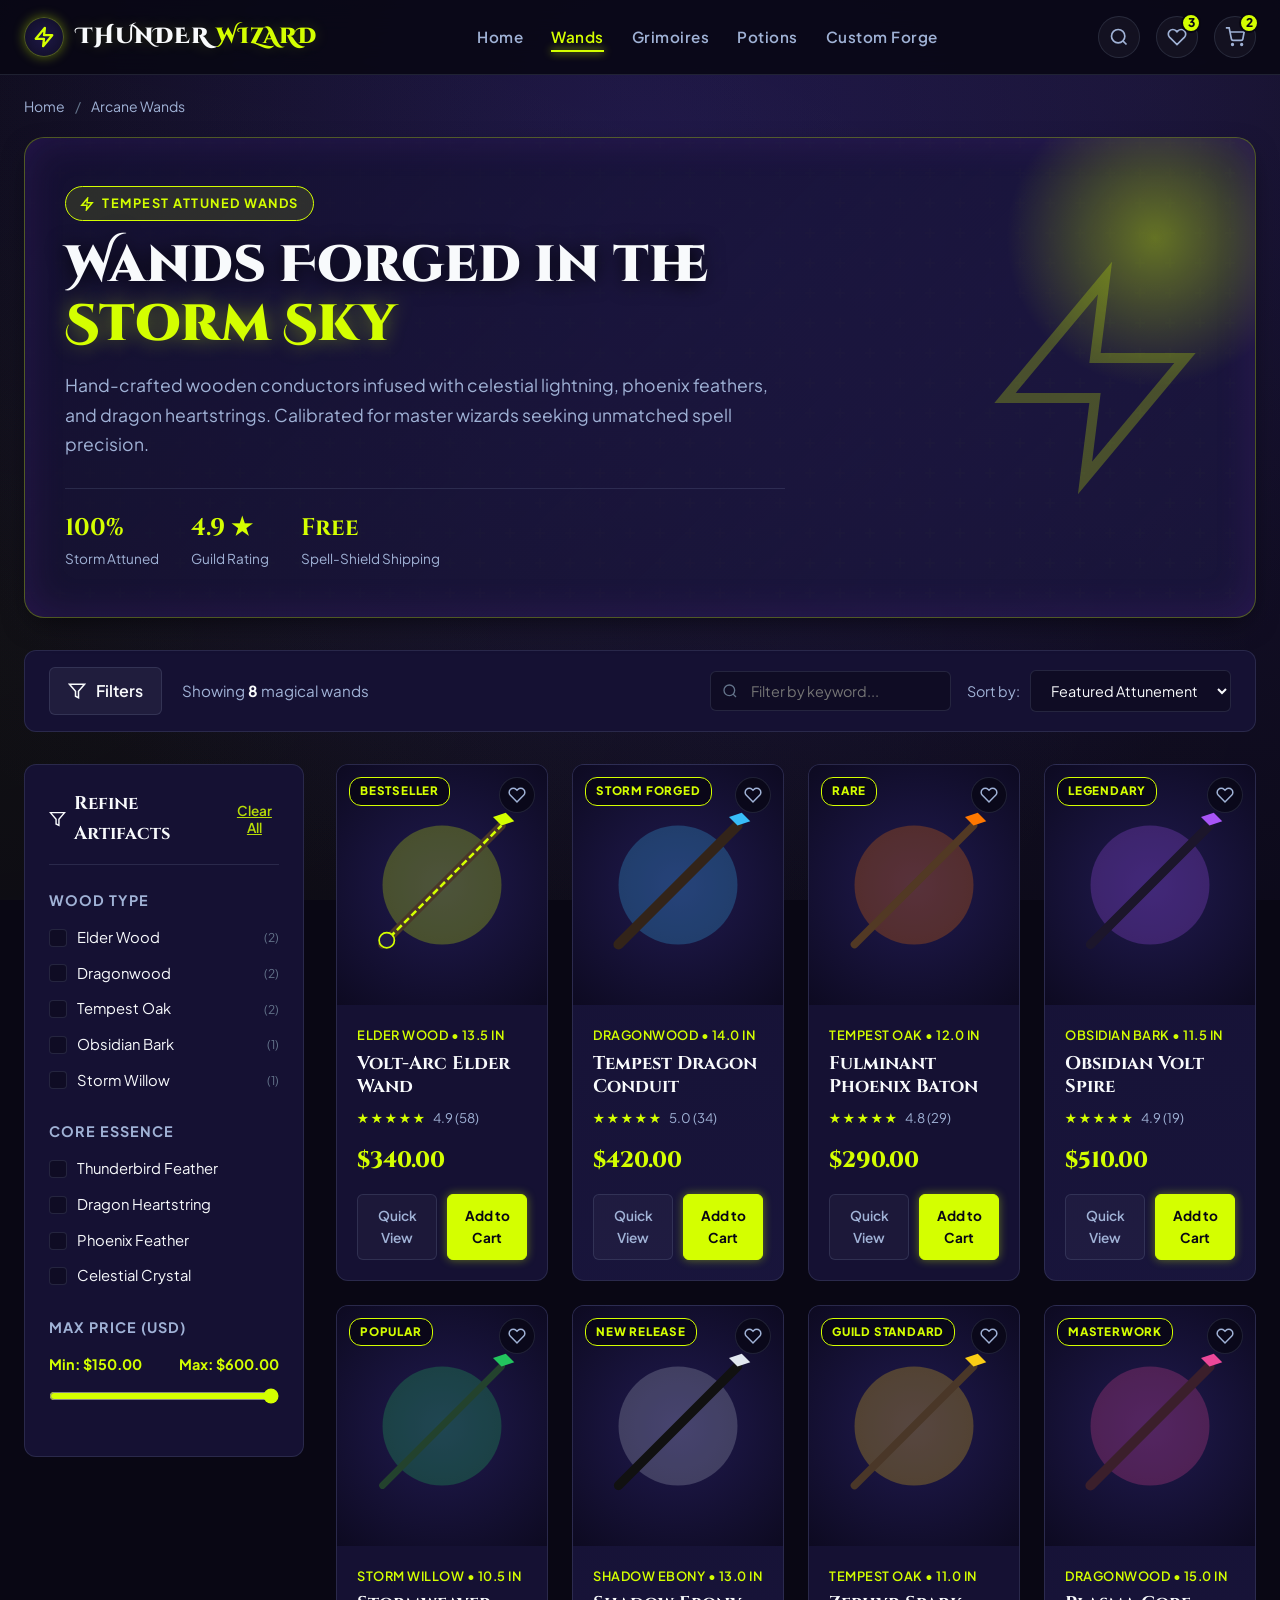
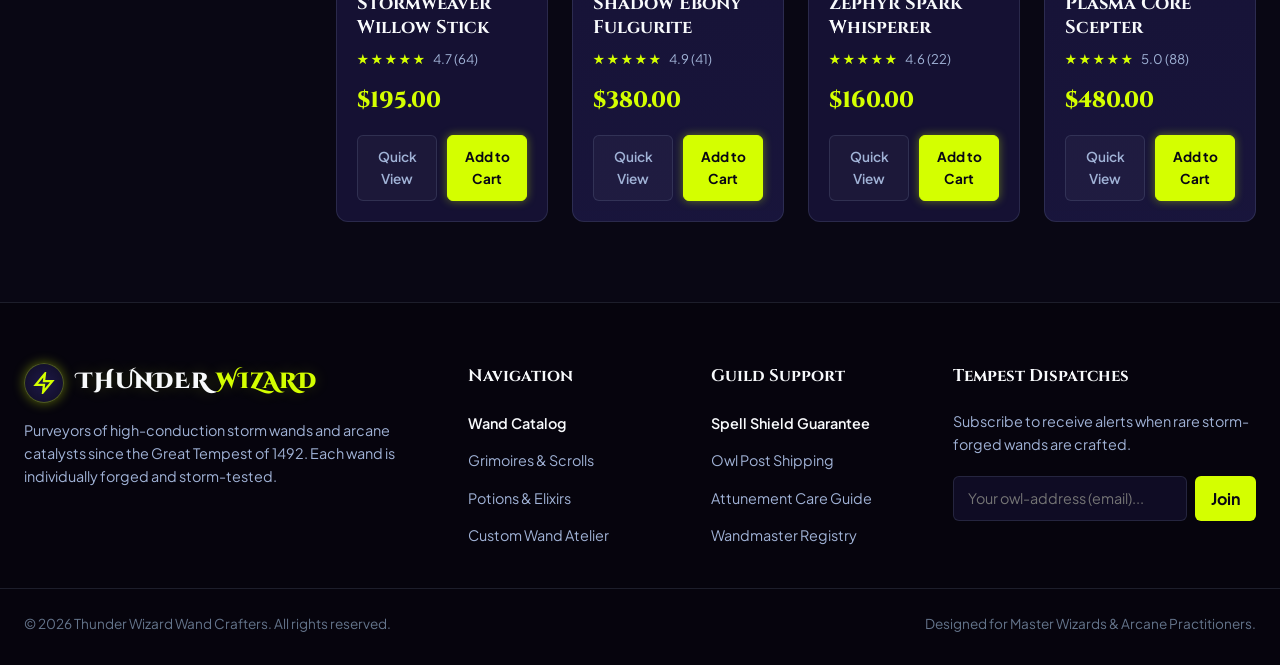
==== commit 7665d2b2: "update2" ====
--- a/my-store/my_store/index.html
+++ b/my-store/my_store/index.html
@@ -139,7 +139,6 @@
           </div>
         </div>
 
-        <!-- Decorative SVG Lightning -->
         <svg class="hero-decor-lightning" viewBox="0 0 24 24" fill="none" stroke="currentColor" stroke-width="1">
           <polygon points="13 2 3 14 12 14 11 22 21 10 12 10 13 2"></polygon>
         </svg>
@@ -152,7 +151,6 @@
       <!-- Toolbar -->
       <div class="toolbar">
         <div class="toolbar-left">
-          <!-- Mobile Drawer Toggle Label -->
           <label for="drawer-toggle" class="filter-drawer-btn">
             <svg width="18" height="18" viewBox="0 0 24 24" fill="none" stroke="currentColor" stroke-width="2">
               <polygon points="22 3 2 3 10 12.46 10 19 14 21 14 12.46 22 3"></polygon>
@@ -165,7 +163,6 @@
         </div>
 
         <div class="toolbar-right">
-          <!-- CSS Search Simulation Input -->
           <div class="search-box">
             <svg class="search-icon" width="16" height="16" viewBox="0 0 24 24" fill="none" stroke="currentColor" stroke-width="2">
               <circle cx="11" cy="11" r="8"></circle>
@@ -174,7 +171,6 @@
             <input type="text" class="search-input" placeholder="Filter by keyword..." aria-label="Search products">
           </div>
 
-          <!-- Sort Select -->
           <div class="sort-box">
             <label for="sort-select" class="sort-label">Sort by:</label>
             <select id="sort-select" class="sort-select">
@@ -296,11 +292,11 @@
 
           <!-- Price Range Filter -->
           <div class="filter-group">
-            <h3 class="filter-group-title">Max Price (Galleons)</h3>
+            <h3 class="filter-group-title">Max Price (USD)</h3>
             <div class="price-range-container">
               <div class="price-values">
-                <span>Min: 150g</span>
-                <span>Max: 600g</span>
+                <span>Min: $150.00</span>
+                <span>Max: $600.00</span>
               </div>
               <input type="range" class="range-slider" min="150" max="600" step="10" value="600">
             </div>
@@ -310,8 +306,6 @@
 
         <!-- Product Grid Container -->
         <div class="product-grid-container">
-
-          <!-- Responsive Product Grid -->
           <div class="product-grid" id="product-grid">
 
             <!-- Card 1 -->
@@ -325,7 +319,6 @@
               <div class="card-media">
                 <span class="product-badge">Bestseller</span>
                 
-                <!-- CSS Wishlist Toggle -->
                 <input type="checkbox" id="wishlist-1" class="wishlist-toggle-input">
                 <label for="wishlist-1" class="wishlist-btn" aria-label="Add to Wishlist">
                   <svg width="18" height="18" viewBox="0 0 24 24" fill="none" stroke="currentColor" stroke-width="2">
@@ -352,8 +345,7 @@
                   <span>4.9 (58)</span>
                 </div>
                 <div class="price-row">
-                  <span class="price-amount">340</span>
-                  <span class="price-unit">Galleons</span>
+                  <span class="price-amount">$340.00</span>
                 </div>
                 <div class="card-actions">
                   <a href="#modal-1" class="btn-quick-view">Quick View</a>
@@ -384,7 +376,6 @@
                   <svg class="wand-svg-graphic" width="180" height="180" viewBox="0 0 200 200" fill="none">
                     <circle cx="100" cy="100" r="70" fill="rgba(56,189,248,0.25)" />
                     <line x1="30" y1="170" x2="170" y2="30" stroke="#332419" stroke-width="12" stroke-linecap="round"/>
-                    <line x1="30" y1="170" x2="170" y2="30" stroke="#38bdf8" stroke-width="3"/>
                     <polygon points="170,30 160,20 175,15 185,25" fill="#38bdf8"/>
                   </svg>
                 </div>
@@ -398,8 +389,7 @@
                   <span>5.0 (34)</span>
                 </div>
                 <div class="price-row">
-                  <span class="price-amount">420</span>
-                  <span class="price-unit">Galleons</span>
+                  <span class="price-amount">$420.00</span>
                 </div>
                 <div class="card-actions">
                   <a href="#modal-2" class="btn-quick-view">Quick View</a>
@@ -430,7 +420,6 @@
                   <svg class="wand-svg-graphic" width="180" height="180" viewBox="0 0 200 200" fill="none">
                     <circle cx="100" cy="100" r="70" fill="rgba(255,119,0,0.25)" />
                     <line x1="30" y1="170" x2="170" y2="30" stroke="#523924" stroke-width="9" stroke-linecap="round"/>
-                    <line x1="30" y1="170" x2="170" y2="30" stroke="#ff7700" stroke-width="2.5"/>
                     <polygon points="170,30 160,20 175,15 185,25" fill="#ff7700"/>
                   </svg>
                 </div>
@@ -444,8 +433,7 @@
                   <span>4.8 (29)</span>
                 </div>
                 <div class="price-row">
-                  <span class="price-amount">290</span>
-                  <span class="price-unit">Galleons</span>
+                  <span class="price-amount">$290.00</span>
                 </div>
                 <div class="card-actions">
                   <a href="#modal-3" class="btn-quick-view">Quick View</a>
@@ -476,7 +464,6 @@
                   <svg class="wand-svg-graphic" width="180" height="180" viewBox="0 0 200 200" fill="none">
                     <circle cx="100" cy="100" r="70" fill="rgba(168,85,247,0.25)" />
                     <line x1="30" y1="170" x2="170" y2="30" stroke="#1c162b" stroke-width="11" stroke-linecap="round"/>
-                    <line x1="30" y1="170" x2="170" y2="30" stroke="#a855f7" stroke-width="3"/>
                     <polygon points="170,30 160,20 175,15 185,25" fill="#a855f7"/>
                   </svg>
                 </div>
@@ -490,8 +477,7 @@
                   <span>4.9 (19)</span>
                 </div>
                 <div class="price-row">
-                  <span class="price-amount">510</span>
-                  <span class="price-unit">Galleons</span>
+                  <span class="price-amount">$510.00</span>
                 </div>
                 <div class="card-actions">
                   <a href="#modal-4" class="btn-quick-view">Quick View</a>
@@ -522,7 +508,6 @@
                   <svg class="wand-svg-graphic" width="180" height="180" viewBox="0 0 200 200" fill="none">
                     <circle cx="100" cy="100" r="70" fill="rgba(34,197,94,0.25)" />
                     <line x1="30" y1="170" x2="170" y2="30" stroke="#23422d" stroke-width="8" stroke-linecap="round"/>
-                    <line x1="30" y1="170" x2="170" y2="30" stroke="#22c55e" stroke-width="2"/>
                     <polygon points="170,30 160,20 175,15 185,25" fill="#22c55e"/>
                   </svg>
                 </div>
@@ -536,8 +521,7 @@
                   <span>4.7 (64)</span>
                 </div>
                 <div class="price-row">
-                  <span class="price-amount">195</span>
-                  <span class="price-unit">Galleons</span>
+                  <span class="price-amount">$195.00</span>
                 </div>
                 <div class="card-actions">
                   <a href="#modal-5" class="btn-quick-view">Quick View</a>
@@ -568,7 +552,6 @@
                   <svg class="wand-svg-graphic" width="180" height="180" viewBox="0 0 200 200" fill="none">
                     <circle cx="100" cy="100" r="70" fill="rgba(226,232,240,0.2)" />
                     <line x1="30" y1="170" x2="170" y2="30" stroke="#111" stroke-width="11" stroke-linecap="round"/>
-                    <line x1="30" y1="170" x2="170" y2="30" stroke="#e2e8f0" stroke-width="2.5"/>
                     <polygon points="170,30 160,20 175,15 185,25" fill="#e2e8f0"/>
                   </svg>
                 </div>
@@ -582,8 +565,7 @@
                   <span>4.9 (41)</span>
                 </div>
                 <div class="price-row">
-                  <span class="price-amount">380</span>
-                  <span class="price-unit">Galleons</span>
+                  <span class="price-amount">$380.00</span>
                 </div>
                 <div class="card-actions">
                   <a href="#modal-6" class="btn-quick-view">Quick View</a>
@@ -614,7 +596,6 @@
                   <svg class="wand-svg-graphic" width="180" height="180" viewBox="0 0 200 200" fill="none">
                     <circle cx="100" cy="100" r="70" fill="rgba(250,204,21,0.25)" />
                     <line x1="30" y1="170" x2="170" y2="30" stroke="#4a3728" stroke-width="9" stroke-linecap="round"/>
-                    <line x1="30" y1="170" x2="170" y2="30" stroke="#facc15" stroke-width="2"/>
                     <polygon points="170,30 160,20 175,15 185,25" fill="#facc15"/>
                   </svg>
                 </div>
@@ -628,8 +609,7 @@
                   <span>4.6 (22)</span>
                 </div>
                 <div class="price-row">
-                  <span class="price-amount">160</span>
-                  <span class="price-unit">Galleons</span>
+                  <span class="price-amount">$160.00</span>
                 </div>
                 <div class="card-actions">
                   <a href="#modal-7" class="btn-quick-view">Quick View</a>
@@ -660,7 +640,6 @@
                   <svg class="wand-svg-graphic" width="180" height="180" viewBox="0 0 200 200" fill="none">
                     <circle cx="100" cy="100" r="70" fill="rgba(236,72,153,0.25)" />
                     <line x1="30" y1="170" x2="170" y2="30" stroke="#3b1f2b" stroke-width="12" stroke-linecap="round"/>
-                    <line x1="30" y1="170" x2="170" y2="30" stroke="#ec4899" stroke-width="3"/>
                     <polygon points="170,30 160,20 175,15 185,25" fill="#ec4899"/>
                   </svg>
                 </div>
@@ -674,8 +653,7 @@
                   <span>5.0 (88)</span>
                 </div>
                 <div class="price-row">
-                  <span class="price-amount">480</span>
-                  <span class="price-unit">Galleons</span>
+                  <span class="price-amount">$480.00</span>
                 </div>
                 <div class="card-actions">
                   <a href="#modal-8" class="btn-quick-view">Quick View</a>
@@ -684,7 +662,7 @@
               </div>
             </article>
 
-            <!-- CSS-driven Empty State Component -->
+            <!-- CSS Empty State Component -->
             <div class="empty-state" id="empty-state">
               <svg class="empty-icon" viewBox="0 0 24 24" fill="none" stroke="currentColor" stroke-width="1.5">
                 <path d="M17.5 19H9a7 7 0 1 1 6.71-9h1.79a4.5 4.5 0 1 1 0 9Z"></path>
@@ -696,7 +674,6 @@
             </div>
 
           </div>
-
         </div>
 
       </div>
@@ -713,14 +690,13 @@
             <svg class="wand-svg-graphic" width="180" height="180" viewBox="0 0 200 200" fill="none">
               <circle cx="100" cy="100" r="70" fill="rgba(212,255,0,0.25)" />
               <line x1="30" y1="170" x2="170" y2="30" stroke="#4a3728" stroke-width="10" stroke-linecap="round"/>
-              <line x1="30" y1="170" x2="170" y2="30" stroke="#d4ff00" stroke-width="3"/>
               <polygon points="170,30 160,20 175,15 185,25" fill="#d4ff00"/>
             </svg>
           </div>
           <div class="modal-details">
             <span class="modal-badge">Bestseller</span>
             <h2 class="modal-title">Volt-Arc Elder Wand</h2>
-            <div class="modal-price">340 Galleons</div>
+            <div class="modal-price">$340.00</div>
             <p class="modal-desc">
               Carved from ancient elder wood struck by ball lightning. Houses a resonant Thunderbird Feather core that crackles when incantations are spoken.
             </p>
@@ -730,7 +706,7 @@
               <div class="spec-item"><strong>Length</strong><span>13.5 Inches</span></div>
               <div class="spec-item"><strong>Flexibility</strong><span>Unyielding</span></div>
             </div>
-            <a href="#cart-added" class="btn-add-cart" style="text-align: center;">Add to Cart</a>
+            <a href="#cart-added" class="btn-add-cart modal-action-btn">Add to Cart</a>
           </div>
         </div>
       </div>
@@ -751,7 +727,7 @@
           <div class="modal-details">
             <span class="modal-badge">Storm Forged</span>
             <h2 class="modal-title">Tempest Dragon Conduit</h2>
-            <div class="modal-price">420 Galleons</div>
+            <div class="modal-price">$420.00</div>
             <p class="modal-desc">
               Heavy dragonwood handle wrapped in silver wire with a pulsing storm dragon heartstring core for maximum destructive arc potential.
             </p>
@@ -761,7 +737,7 @@
               <div class="spec-item"><strong>Length</strong><span>14.0 Inches</span></div>
               <div class="spec-item"><strong>Flexibility</strong><span>Slightly Supple</span></div>
             </div>
-            <a href="#cart-added" class="btn-add-cart" style="text-align: center;">Add to Cart</a>
+            <a href="#cart-added" class="btn-add-cart modal-action-btn">Add to Cart</a>
           </div>
         </div>
       </div>
@@ -782,7 +758,7 @@
           <div class="modal-details">
             <span class="modal-badge">Rare</span>
             <h2 class="modal-title">Fulminant Phoenix Baton</h2>
-            <div class="modal-price">290 Galleons</div>
+            <div class="modal-price">$290.00</div>
             <p class="modal-desc">
               Resonant tempest oak paired with an electro-charged phoenix feather core that glows warmly in the presence of charged storm clouds.
             </p>
@@ -792,7 +768,7 @@
               <div class="spec-item"><strong>Length</strong><span>12.0 Inches</span></div>
               <div class="spec-item"><strong>Flexibility</strong><span>Flexible</span></div>
             </div>
-            <a href="#cart-added" class="btn-add-cart" style="text-align: center;">Add to Cart</a>
+            <a href="#cart-added" class="btn-add-cart modal-action-btn">Add to Cart</a>
           </div>
         </div>
       </div>
@@ -813,7 +789,7 @@
           <div class="modal-details">
             <span class="modal-badge">Legendary</span>
             <h2 class="modal-title">Obsidian Volt Spire</h2>
-            <div class="modal-price">510 Galleons</div>
+            <div class="modal-price">$510.00</div>
             <p class="modal-desc">
               Carved obsidian glass conduit with embedded lightning-charged celestial crystal shard, perfect for precision elemental focus.
             </p>
@@ -823,7 +799,7 @@
               <div class="spec-item"><strong>Length</strong><span>11.5 Inches</span></div>
               <div class="spec-item"><strong>Flexibility</strong><span>Solid Glass</span></div>
             </div>
-            <a href="#cart-added" class="btn-add-cart" style="text-align: center;">Add to Cart</a>
+            <a href="#cart-added" class="btn-add-cart modal-action-btn">Add to Cart</a>
           </div>
         </div>
       </div>
@@ -844,7 +820,7 @@
           <div class="modal-details">
             <span class="modal-badge">Popular</span>
             <h2 class="modal-title">Stormweaver Willow Stick</h2>
-            <div class="modal-price">195 Galleons</div>
+            <div class="modal-price">$195.00</div>
             <p class="modal-desc">
               Flexible storm willow that bends with wind currents, infused with high-frequency electric scales for rapid defensive warding.
             </p>
@@ -854,7 +830,7 @@
               <div class="spec-item"><strong>Length</strong><span>10.5 Inches</span></div>
               <div class="spec-item"><strong>Flexibility</strong><span>Whippy</span></div>
             </div>
-            <a href="#cart-added" class="btn-add-cart" style="text-align: center;">Add to Cart</a>
+            <a href="#cart-added" class="btn-add-cart modal-action-btn">Add to Cart</a>
           </div>
         </div>
       </div>
@@ -875,7 +851,7 @@
           <div class="modal-details">
             <span class="modal-badge">New Release</span>
             <h2 class="modal-title">Shadow Ebony Fulgurite</h2>
-            <div class="modal-price">380 Galleons</div>
+            <div class="modal-price">$380.00</div>
             <p class="modal-desc">
               Deep midnight ebony polished to a mirror shine, holding fulgurite lightning glass at its tip to channel raw sky energy.
             </p>
@@ -885,7 +861,7 @@
               <div class="spec-item"><strong>Length</strong><span>13.0 Inches</span></div>
               <div class="spec-item"><strong>Flexibility</strong><span>Unbending</span></div>
             </div>
-            <a href="#cart-added" class="btn-add-cart" style="text-align: center;">Add to Cart</a>
+            <a href="#cart-added" class="btn-add-cart modal-action-btn">Add to Cart</a>
           </div>
         </div>
       </div>
@@ -906,7 +882,7 @@
           <div class="modal-details">
             <span class="modal-badge">Guild Standard</span>
             <h2 class="modal-title">Zephyr Spark Whisperer</h2>
-            <div class="modal-price">160 Galleons</div>
+            <div class="modal-price">$160.00</div>
             <p class="modal-desc">
               Lightweight tempest oak designed for swift casting, beginner lightning wizards, and delicate spark manipulation.
             </p>
@@ -916,7 +892,7 @@
               <div class="spec-item"><strong>Length</strong><span>11.0 Inches</span></div>
               <div class="spec-item"><strong>Flexibility</strong><span>Reasonably Pliant</span></div>
             </div>
-            <a href="#cart-added" class="btn-add-cart" style="text-align: center;">Add to Cart</a>
+            <a href="#cart-added" class="btn-add-cart modal-action-btn">Add to Cart</a>
           </div>
         </div>
       </div>
@@ -937,7 +913,7 @@
           <div class="modal-details">
             <span class="modal-badge">Masterwork</span>
             <h2 class="modal-title">Plasma Core Scepter</h2>
-            <div class="modal-price">480 Galleons</div>
+            <div class="modal-price">$480.00</div>
             <p class="modal-desc">
               A formidable dual-core scepter emitting faint crackling plasma arcs along its carved grip. Reserved for arch-magi.
             </p>
@@ -947,7 +923,7 @@
               <div class="spec-item"><strong>Length</strong><span>15.0 Inches</span></div>
               <div class="spec-item"><strong>Flexibility</strong><span>Unshakable</span></div>
             </div>
-            <a href="#cart-added" class="btn-add-cart" style="text-align: center;">Add to Cart</a>
+            <a href="#cart-added" class="btn-add-cart modal-action-btn">Add to Cart</a>
           </div>
         </div>
       </div>
@@ -955,14 +931,14 @@
 
     <!-- Cart Added Notification Target -->
     <div class="modal-overlay" id="cart-added">
-      <div class="modal-container" style="max-width: 400px; padding: 24px; text-align: center;">
+      <div class="modal-container cart-toast-container">
         <a href="#close" class="modal-close-btn" aria-label="Close modal">&times;</a>
-        <svg width="48" height="48" viewBox="0 0 24 24" fill="none" stroke="#d4ff00" stroke-width="2" style="margin: 0 auto 16px;">
+        <svg class="cart-toast-icon" width="48" height="48" viewBox="0 0 24 24" fill="none" stroke="#d4ff00" stroke-width="2">
           <polygon points="13 2 3 14 12 14 11 22 21 10 12 10 13 2"></polygon>
         </svg>
-        <h3 style="font-family: var(--font-heading); color: #fff; margin-bottom: 8px;">Added to Cart!</h3>
-        <p style="color: var(--text-secondary); margin-bottom: 20px;">The wand has been attuned to your shopping cart.</p>
-        <a href="#close" class="btn-add-cart" style="display: inline-block;">Continue Browsing</a>
+        <h3 class="cart-toast-title">Added to Cart!</h3>
+        <p class="cart-toast-desc">The wand has been attuned to your shopping cart.</p>
+        <a href="#close" class="btn-add-cart cart-toast-btn">Continue Browsing</a>
       </div>
     </div>
 
@@ -1005,7 +981,7 @@
 
         <div>
           <h4 class="footer-title">Tempest Dispatches</h4>
-          <p class="footer-desc" style="margin-bottom: 12px;">Subscribe to receive alerts when rare storm-forged wands are crafted.</p>
+          <p class="footer-desc footer-newsletter-desc">Subscribe to receive alerts when rare storm-forged wands are crafted.</p>
           <div class="newsletter-form">
             <input type="email" class="newsletter-input" placeholder="Your owl-address (email)..." aria-label="Email Address">
             <a href="#subscribed" class="newsletter-btn">Join</a>
--- a/my-store/my_store/style.css
+++ b/my-store/my_store/style.css
@@ -989,13 +989,7 @@
   font-family: var(--font-heading);
   font-size: 1.4rem;
   font-weight: 800;
-  color: var(--text-main);
-}
-
-.price-unit {
-  font-size: 0.85rem;
-  color: var(--accent-lightning);
-  font-weight: 600;
+  color: var(--accent-lightning);
 }
 
 .card-actions {
@@ -1042,6 +1036,41 @@
   box-shadow: 0 0 16px var(--accent-lightning);
 }
 
+/* Modal Utility Classes (Zero Inline Styles) */
+.modal-action-btn {
+  text-align: center;
+  margin-top: auto;
+}
+
+.cart-toast-container {
+  max-width: 400px;
+  padding: 24px;
+  text-align: center;
+}
+
+.cart-toast-icon {
+  margin: 0 auto 16px;
+}
+
+.cart-toast-title {
+  font-family: var(--font-heading);
+  color: var(--text-main);
+  margin-bottom: 8px;
+}
+
+.cart-toast-desc {
+  color: var(--text-secondary);
+  margin-bottom: 20px;
+}
+
+.cart-toast-btn {
+  display: inline-block;
+}
+
+.footer-newsletter-desc {
+  margin-bottom: 12px;
+}
+
 /* ==========================================================================
    EMPTY STATE
    ========================================================================== */
@@ -1358,7 +1387,6 @@
     grid-template-columns: 1fr;
   }
 
-  /* Mobile Drawer Styling */
   .filter-sidebar {
     position: fixed;
     top: 0;
